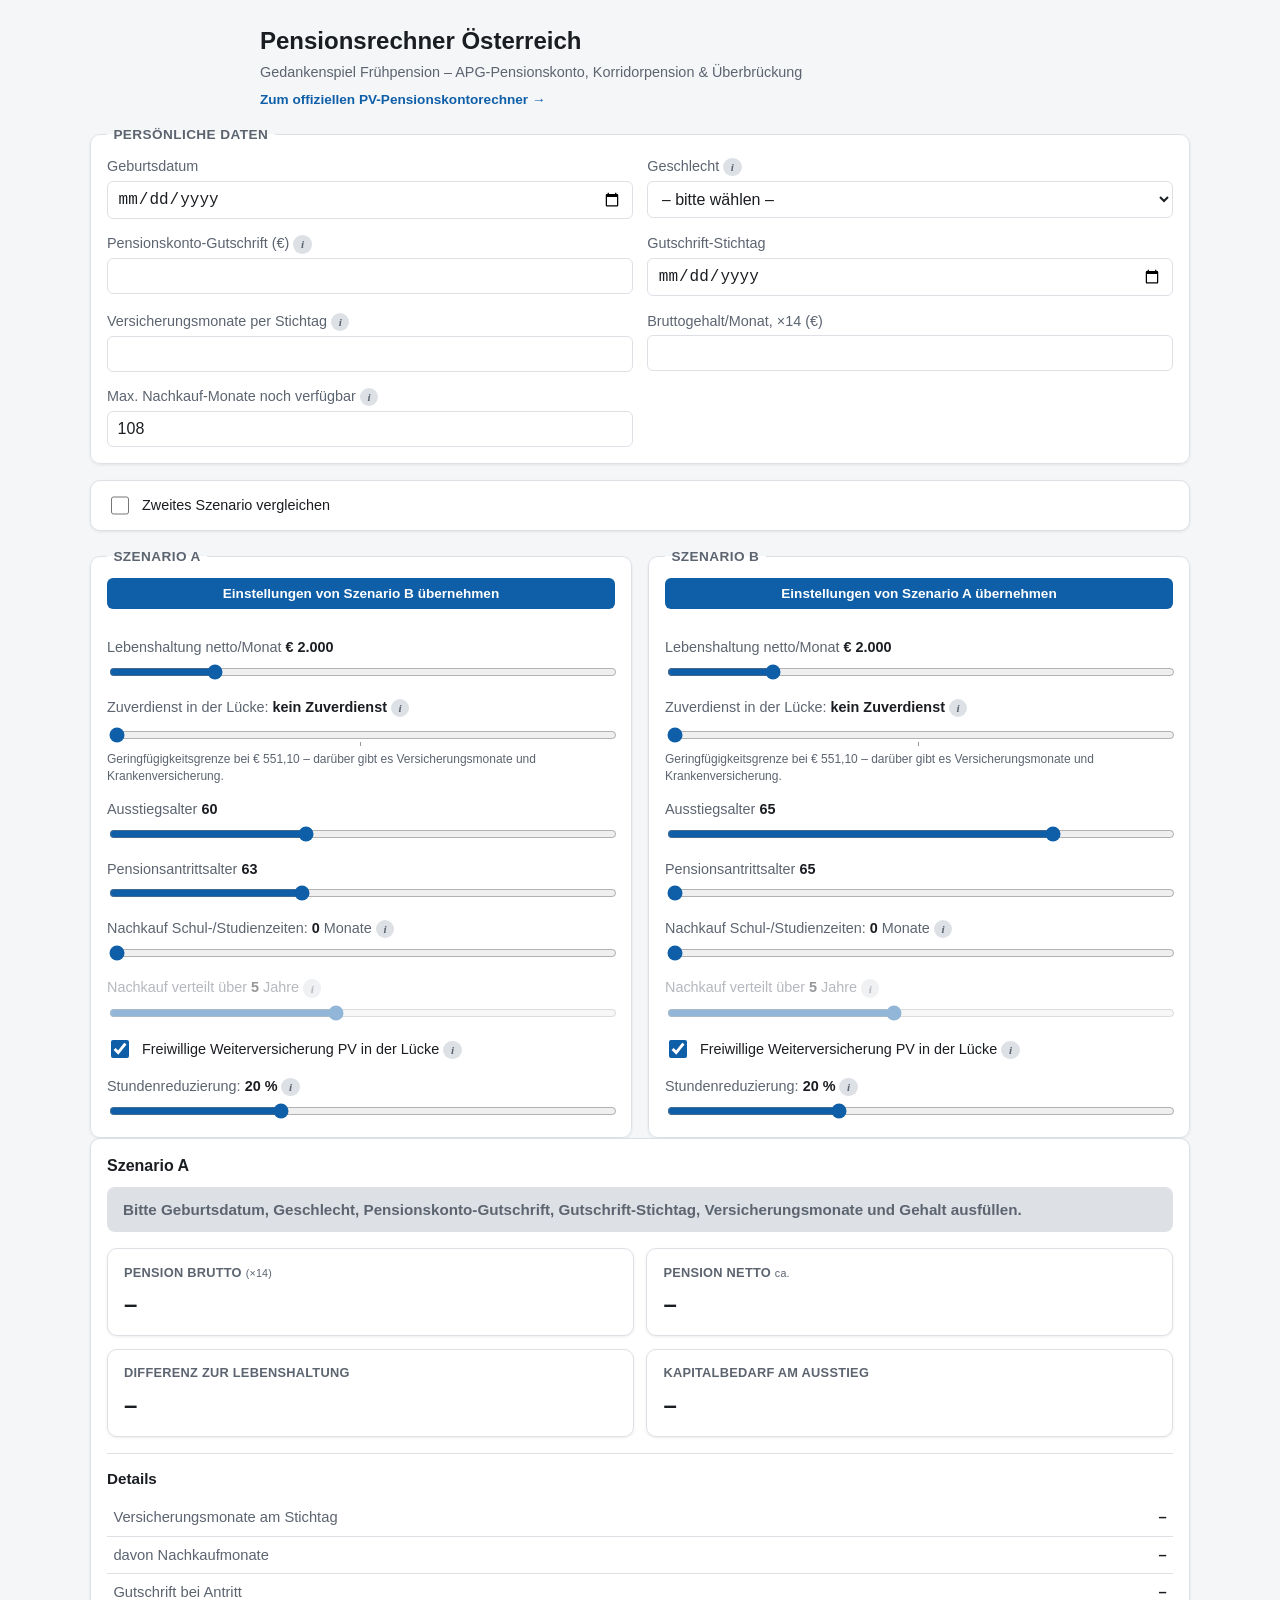
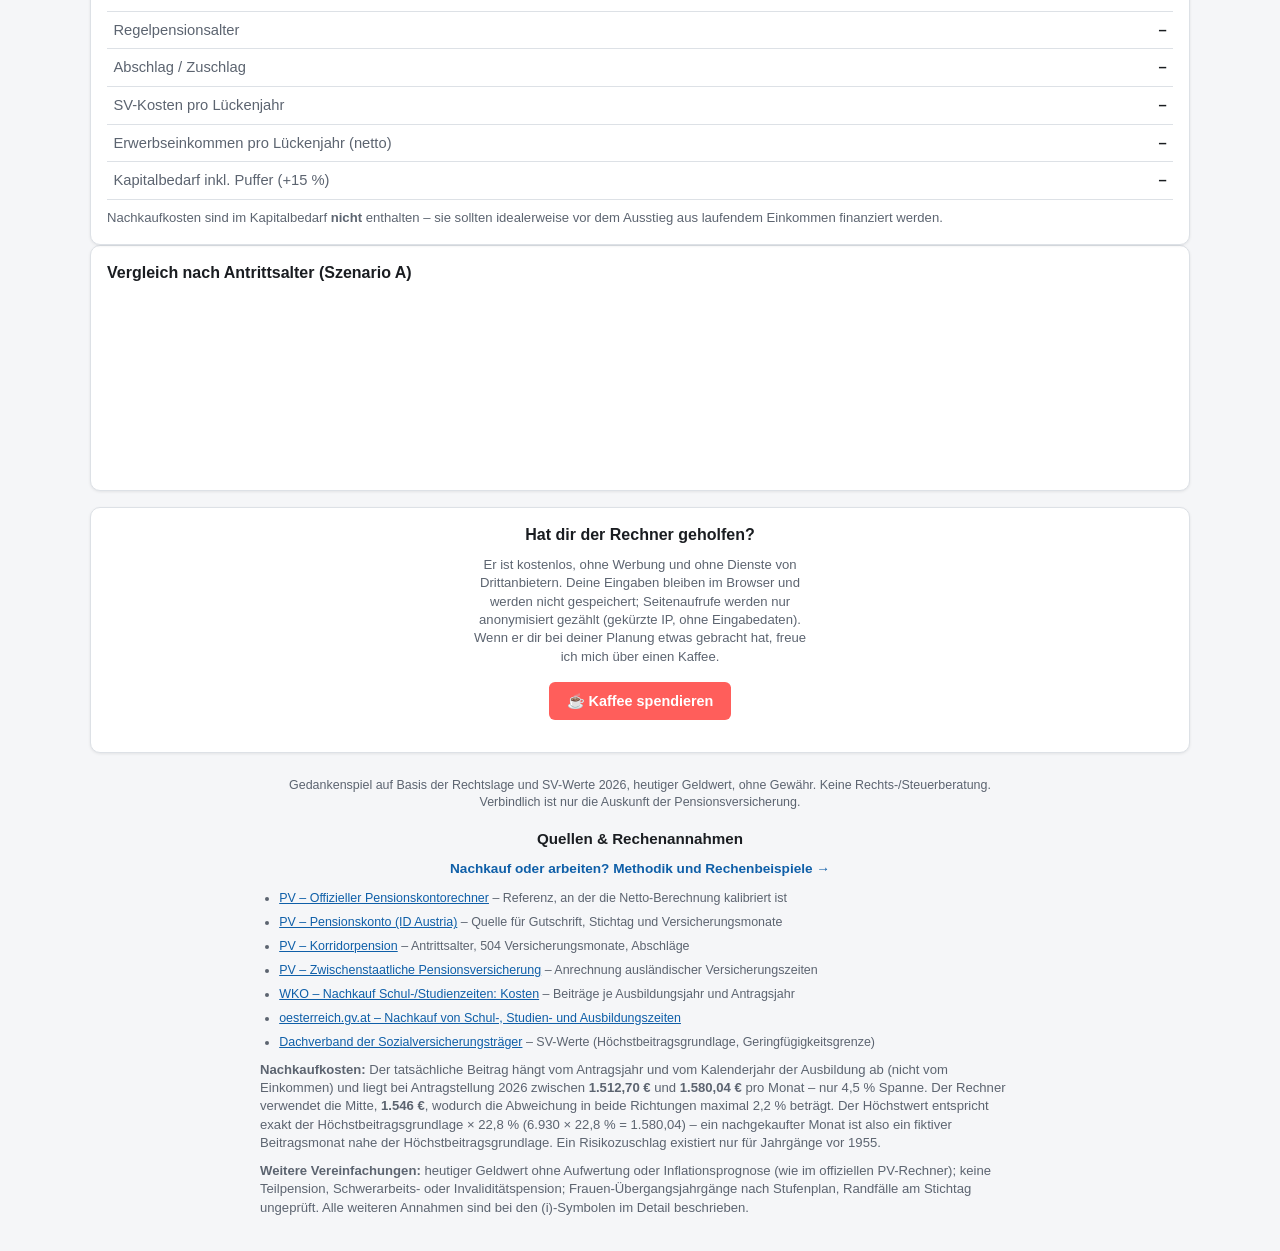
==== index.html @ 91a4db5a "Datenschutz: keine Eingabedaten im Log, IPs anonymisiert Der Query-String enthält sämtliche Eingaben" ====
<!doctype html>
<html lang="de-AT">
<head>
<meta charset="utf-8">
<meta name="viewport" content="width=device-width, initial-scale=1">
<title>Pensionsrechner Österreich – Gedankenspiel Frühpension</title>
<link rel="stylesheet" href="style.css">
</head>
<body>
<header class="page-header">
  <h1>Pensionsrechner Österreich</h1>
  <p class="subtitle">Gedankenspiel Frühpension &ndash; APG-Pensionskonto, Korridorpension &amp; Überbrückung</p>
  <p class="official-link"><a href="https://www.neuespensionskonto.at/pensionskontorechner/" target="_blank" rel="noopener">Zum offiziellen PV-Pensionskontorechner →</a></p>
</header>

<main>
  <form id="form" novalidate>
    <fieldset class="grid">
      <legend>Persönliche Daten</legend>

      <label class="field">
        <span>Geburtsdatum</span>
        <input type="date" id="geburtsdatum" min="1955-01-01" max="2005-12-31" required>
      </label>

      <label class="field">
        <span>Geschlecht
          <button type="button" class="info-icon" data-info="geschlecht" aria-label="Info: Warum wichtig?">i</button>
        </span>
        <select id="geschlecht" required>
          <option value="">– bitte wählen –</option>
          <option value="mann">Mann</option>
          <option value="frau">Frau</option>
        </select>
      </label>

      <label class="field">
        <span>Pensionskonto-Gutschrift (€)
          <button type="button" class="info-icon" data-info="gutschrift" aria-label="Info: Wo finde ich diesen Wert?">i</button>
        </span>
        <input type="number" id="konto" min="0" step="1" required>
      </label>

      <label class="field">
        <span>Gutschrift-Stichtag</span>
        <input type="date" id="kontoStichtag" required>
      </label>

      <label class="field">
        <span>Versicherungsmonate per Stichtag
          <button type="button" class="info-icon" data-info="versicherungsmonate" aria-label="Info: Wo finde ich diesen Wert?">i</button>
        </span>
        <input type="number" id="vmStart" min="0" max="600" step="1" required>
      </label>

      <label class="field">
        <span>Bruttogehalt/Monat, ×14 (€)</span>
        <input type="number" id="gehalt" min="0" step="10" required>
      </label>

      <label class="field">
        <span>Max. Nachkauf-Monate noch verfügbar
          <button type="button" class="info-icon" data-info="nkMax" aria-label="Info: Was ist das Maximum?">i</button>
        </span>
        <input type="number" id="nkMaxMonate" min="0" max="108" step="1">
      </label>
    </fieldset>

    <div class="vergleich-schalter">
      <label class="field toggle-field">
        <input type="checkbox" id="vergleichAn">
        <span>Zweites Szenario vergleichen</span>
      </label>
    </div>

    <div class="szenario-spalten">
      <fieldset class="grid">
        <legend>Szenario A</legend>

        <button type="button" class="uebernehmen-btn" id="uebernehmenButtonA" hidden>Einstellungen von Szenario B übernehmen</button>

        <label class="field slider-field">
          <span>Lebenshaltung netto/Monat <output id="lebenshaltungOut"></output></span>
          <input type="range" id="lebenshaltung" min="1000" max="6000" step="100">
        </label>

        <label class="field slider-field">
          <span>Zuverdienst in der Lücke: <output id="gfEinkommenOut"></output>
            <button type="button" class="info-icon" data-info="gfEinkommen" aria-label="Info: Geringfügigkeitsgrenze">i</button>
          </span>
          <input type="range" id="gfEinkommen" min="0" max="3000" step="10" list="gfMarks">
          <span class="skala" id="gfSkala"></span>
        </label>

        <label class="field slider-field">
          <span>Ausstiegsalter <output id="ausstiegsalterOut"></output></span>
          <input type="range" id="ausstiegsalter" min="55" max="68" step="1">
        </label>

        <label class="field slider-field">
          <span>Pensionsantrittsalter <output id="antrittsalterOut"></output></span>
          <input type="range" id="antrittsalter" min="60" max="68" step="1">
        </label>

        <label class="field slider-field">
          <span>Nachkauf Schul-/Studienzeiten: <output id="nachkaufMonateOut"></output> Monate
            <button type="button" class="info-icon" data-info="nachkaufMonate" aria-label="Info: Automatische Anpassung">i</button>
          </span>
          <input type="range" id="nachkaufMonate" min="0" max="108" step="1">
        </label>

        <label class="field slider-field" id="nachkaufJahreField">
          <span>Nachkauf verteilt über <output id="nachkaufJahreOut"></output> Jahre
            <button type="button" class="info-icon" data-info="nachkaufJahre" aria-label="Info: Steuerliche Verteilung">i</button>
          </span>
          <input type="range" id="nachkaufJahre" min="1" max="10" step="1">
        </label>

        <label class="field toggle-field">
          <input type="checkbox" id="wvAn">
          <span>Freiwillige Weiterversicherung PV in der Lücke
            <button type="button" class="info-icon" data-info="wvAn" aria-label="Info: Nur Pensionsversicherung">i</button>
          </span>
        </label>

        <label class="field slider-field">
          <span>Stundenreduzierung: <output id="reduktionProzentOut"></output>
            <button type="button" class="info-icon" data-info="reduktionProzent" aria-label="Info: Wirkung auf die Pension">i</button>
          </span>
          <input type="range" id="reduktionProzent" min="0" max="60" step="5">
        </label>
      </fieldset>

      <fieldset class="grid" id="szenarioBFieldset" hidden>
        <legend>Szenario B</legend>

        <button type="button" class="uebernehmen-btn" id="uebernehmenButtonB">Einstellungen von Szenario A übernehmen</button>

        <label class="field slider-field">
          <span>Lebenshaltung netto/Monat <output id="lebenshaltungBOut"></output></span>
          <input type="range" id="lebenshaltungB" min="1000" max="6000" step="100">
        </label>

        <label class="field slider-field">
          <span>Zuverdienst in der Lücke: <output id="gfEinkommenBOut"></output>
            <button type="button" class="info-icon" data-info="gfEinkommen" aria-label="Info: Geringfügigkeitsgrenze">i</button>
          </span>
          <input type="range" id="gfEinkommenB" min="0" max="3000" step="10" list="gfMarks">
          <span class="skala" id="gfSkalaB"></span>
        </label>

        <label class="field slider-field">
          <span>Ausstiegsalter <output id="ausstiegsalterBOut"></output></span>
          <input type="range" id="ausstiegsalterB" min="55" max="68" step="1">
        </label>

        <label class="field slider-field">
          <span>Pensionsantrittsalter <output id="antrittsalterBOut"></output></span>
          <input type="range" id="antrittsalterB" min="60" max="68" step="1">
        </label>

        <label class="field slider-field">
          <span>Nachkauf Schul-/Studienzeiten: <output id="nachkaufMonateBOut"></output> Monate
            <button type="button" class="info-icon" data-info="nachkaufMonate" aria-label="Info: Automatische Anpassung">i</button>
          </span>
          <input type="range" id="nachkaufMonateB" min="0" max="108" step="1">
        </label>

        <label class="field slider-field" id="nachkaufJahreBField">
          <span>Nachkauf verteilt über <output id="nachkaufJahreBOut"></output> Jahre
            <button type="button" class="info-icon" data-info="nachkaufJahre" aria-label="Info: Steuerliche Verteilung">i</button>
          </span>
          <input type="range" id="nachkaufJahreB" min="1" max="10" step="1">
        </label>

        <label class="field toggle-field">
          <input type="checkbox" id="wvAnB">
          <span>Freiwillige Weiterversicherung PV in der Lücke
            <button type="button" class="info-icon" data-info="wvAn" aria-label="Info: Nur Pensionsversicherung">i</button>
          </span>
        </label>

        <label class="field slider-field">
          <span>Stundenreduzierung: <output id="reduktionProzentBOut"></output>
            <button type="button" class="info-icon" data-info="reduktionProzent" aria-label="Info: Wirkung auf die Pension">i</button>
          </span>
          <input type="range" id="reduktionProzentB" min="0" max="60" step="5">
        </label>
      </fieldset>
    </div>
    <datalist id="gfMarks">
      <option value="550" label="Geringfügigkeitsgrenze"></option>
    </datalist>
  </form>

  <div class="ergebnis-spalten">
    <section class="box ergebnis-kachel" id="ergebnisBoxA">
      <h2 class="kachel-titel">Szenario A</h2>
      <div class="statusline" id="statuslineA" role="status"></div>

      <div class="cards" aria-label="Kennzahlen Szenario A">
        <div class="card">
          <h3>Pension brutto <small>(×14)</small></h3>
          <p class="card-value" id="cardBruttoA">–</p>
        </div>
        <div class="card">
          <h3>Pension netto <small>ca.</small></h3>
          <p class="card-value" id="cardNettoA">–</p>
        </div>
        <div class="card">
          <h3>Differenz zur Lebenshaltung</h3>
          <p class="card-value" id="cardDifferenzA">–</p>
        </div>
        <div class="card">
          <h3>Kapitalbedarf am Ausstieg</h3>
          <p class="card-value" id="cardKapitalA">–</p>
        </div>
      </div>

      <div class="sub-box" id="nachkaufBoxA">
        <h3>Nachkauf: Kosten &amp; Steuereffekt</h3>
        <dl class="kv-list">
          <div><dt>Gekaufte Monate</dt><dd id="nkMonateA">–</dd></div>
          <div><dt>Kosten voll</dt><dd id="nkKostenVollA">–</dd></div>
          <div><dt>Steuerersparnis</dt><dd id="nkErsparnisA" class="positive">–</dd></div>
          <div><dt>Kosten nach Steuer</dt><dd id="nkKostenNettoA">–</dd></div>
          <div><dt>Effektiver Satz</dt><dd id="nkEffSatzA">–</dd></div>
          <div><dt>Rate pro Jahr</dt><dd id="nkRateA">–</dd></div>
          <div><dt>Alternative: ETF statt Nachkauf</dt><dd id="nkEtfA">–</dd></div>
        </dl>
        <p class="hint">Der Sonderausgabenabzug greift im Jahr der Zahlung. Gestaffelte Teilanträge bzw. Ratenzahlung vorab mit der PV klären. „Alternative": die Nettokosten (nach Steuerersparnis) stattdessen in ein ETF investiert, angenommen 5 % Rendite p.a. netto nach KESt (≈7 % brutto), verzinst bis zum Antritt – als Vergleich zur höheren Pension durch den Nachkauf.</p>
      </div>

      <div class="sub-box" id="amortisationBoxA">
        <h3>Amortisation: Lohnt sich das?</h3>
        <p class="hint" style="margin-top:0">Faustregel für 1 Monat Nachkauf (unabhängig von der oben gewählten Anzahl)
          <button type="button" class="info-icon" data-info="amortisationNachkauf" aria-label="Info">i</button>
        </p>
        <dl class="kv-list">
          <div><dt>Nettokosten (1 Monat)</dt><dd id="amKostenA">–</dd></div>
          <div><dt>Zusätzliche Nettopension</dt><dd id="amZusatzA">–</dd></div>
          <div><dt>Amortisation ab Pensionsbeginn</dt><dd id="amEinfachA">–</dd></div>
          <div><dt>… mit 2 % Alternativrendite</dt><dd id="amAltA">–</dd></div>
        </dl>
        <p class="hint">Freiwillige Weiterversicherung PV (1 Jahr Beitrag)
          <button type="button" class="info-icon" data-info="wvAmortisation" aria-label="Info">i</button>
        </p>
        <dl class="kv-list">
          <div><dt>Amortisation ab Pensionsbeginn</dt><dd id="wvAmMinA">–</dd></div>
        </dl>
      </div>

      <div class="sub-box">
        <h3>Details</h3>
        <div class="table-scroll">
          <table>
            <tbody>
              <tr><th>Versicherungsmonate am Stichtag</th><td id="dVmA">–</td></tr>
              <tr><th>davon Nachkaufmonate</th><td id="dNkA">–</td></tr>
              <tr><th>Gutschrift bei Antritt</th><td id="dGutschriftA">–</td></tr>
              <tr><th>Regelpensionsalter</th><td id="dRegelalterA">–</td></tr>
              <tr><th>Abschlag / Zuschlag</th><td id="dAbschlagZuschlagA">–</td></tr>
              <tr><th>SV-Kosten pro Lückenjahr</th><td id="dSvJahrA">–</td></tr>
              <tr><th>Erwerbseinkommen pro Lückenjahr (netto)</th><td id="dGfEinkA">–</td></tr>
              <tr><th>Kapitalbedarf inkl. Puffer (+15 %)</th><td id="dKapitalPufferA">–</td></tr>
            </tbody>
          </table>
        </div>
        <p class="hint">Nachkaufkosten sind im Kapitalbedarf <strong>nicht</strong> enthalten – sie sollten idealerweise vor dem Ausstieg aus laufendem Einkommen finanziert werden.</p>
      </div>

      <div class="sub-box" id="reduktionBoxA">
        <h3>Stundenreduzierung: Was kostet sie an Pension?</h3>
        <dl class="kv-list">
          <div><dt>Reduziertes Bruttogehalt/Monat</dt><dd id="redGehaltA">–</dd></div>
          <div><dt>Einkommensverlust pro Jahr</dt><dd id="redEinkommenA" class="negative">–</dd></div>
          <div><dt>Pension brutto/Monat danach</dt><dd id="redBruttoA">–</dd></div>
          <div><dt>Pension netto/Monat danach</dt><dd id="redNettoA">–</dd></div>
          <div><dt>Verlust Pension brutto/Monat</dt><dd id="redVerlustBruttoA">–</dd></div>
          <div><dt>Verlust Pension netto/Monat</dt><dd id="redVerlustNettoA">–</dd></div>
        </dl>
        <p class="hint" id="redHinweisA"></p>
      </div>
    </section>

    <section class="box ergebnis-kachel" id="ergebnisBoxB" hidden>
      <h2 class="kachel-titel">Szenario B</h2>
      <div class="statusline" id="statuslineB" role="status"></div>

      <div class="cards" aria-label="Kennzahlen Szenario B">
        <div class="card">
          <h3>Pension brutto <small>(×14)</small></h3>
          <p class="card-value" id="cardBruttoB">–</p>
        </div>
        <div class="card">
          <h3>Pension netto <small>ca.</small></h3>
          <p class="card-value" id="cardNettoB">–</p>
        </div>
        <div class="card">
          <h3>Differenz zur Lebenshaltung</h3>
          <p class="card-value" id="cardDifferenzB">–</p>
        </div>
        <div class="card">
          <h3>Kapitalbedarf am Ausstieg</h3>
          <p class="card-value" id="cardKapitalB">–</p>
        </div>
      </div>

      <div class="sub-box" id="nachkaufBoxB">
        <h3>Nachkauf: Kosten &amp; Steuereffekt</h3>
        <dl class="kv-list">
          <div><dt>Gekaufte Monate</dt><dd id="nkMonateB">–</dd></div>
          <div><dt>Kosten voll</dt><dd id="nkKostenVollB">–</dd></div>
          <div><dt>Steuerersparnis</dt><dd id="nkErsparnisB" class="positive">–</dd></div>
          <div><dt>Kosten nach Steuer</dt><dd id="nkKostenNettoB">–</dd></div>
          <div><dt>Effektiver Satz</dt><dd id="nkEffSatzB">–</dd></div>
          <div><dt>Rate pro Jahr</dt><dd id="nkRateB">–</dd></div>
          <div><dt>Alternative: ETF statt Nachkauf</dt><dd id="nkEtfB">–</dd></div>
        </dl>
        <p class="hint">Der Sonderausgabenabzug greift im Jahr der Zahlung. Gestaffelte Teilanträge bzw. Ratenzahlung vorab mit der PV klären. „Alternative": die Nettokosten (nach Steuerersparnis) stattdessen in ein ETF investiert, angenommen 5 % Rendite p.a. netto nach KESt (≈7 % brutto), verzinst bis zum Antritt – als Vergleich zur höheren Pension durch den Nachkauf.</p>
      </div>

      <div class="sub-box" id="amortisationBoxB">
        <h3>Amortisation: Lohnt sich das?</h3>
        <p class="hint" style="margin-top:0">Faustregel für 1 Monat Nachkauf (unabhängig von der oben gewählten Anzahl)
          <button type="button" class="info-icon" data-info="amortisationNachkauf" aria-label="Info">i</button>
        </p>
        <dl class="kv-list">
          <div><dt>Nettokosten (1 Monat)</dt><dd id="amKostenB">–</dd></div>
          <div><dt>Zusätzliche Nettopension</dt><dd id="amZusatzB">–</dd></div>
          <div><dt>Amortisation ab Pensionsbeginn</dt><dd id="amEinfachB">–</dd></div>
          <div><dt>… mit 2 % Alternativrendite</dt><dd id="amAltB">–</dd></div>
        </dl>
        <p class="hint">Freiwillige Weiterversicherung PV (1 Jahr Beitrag)
          <button type="button" class="info-icon" data-info="wvAmortisation" aria-label="Info">i</button>
        </p>
        <dl class="kv-list">
          <div><dt>Amortisation ab Pensionsbeginn</dt><dd id="wvAmMinB">–</dd></div>
        </dl>
      </div>

      <div class="sub-box">
        <h3>Details</h3>
        <div class="table-scroll">
          <table>
            <tbody>
              <tr><th>Versicherungsmonate am Stichtag</th><td id="dVmB">–</td></tr>
              <tr><th>davon Nachkaufmonate</th><td id="dNkB">–</td></tr>
              <tr><th>Gutschrift bei Antritt</th><td id="dGutschriftB">–</td></tr>
              <tr><th>Regelpensionsalter</th><td id="dRegelalterB">–</td></tr>
              <tr><th>Abschlag / Zuschlag</th><td id="dAbschlagZuschlagB">–</td></tr>
              <tr><th>SV-Kosten pro Lückenjahr</th><td id="dSvJahrB">–</td></tr>
              <tr><th>Erwerbseinkommen pro Lückenjahr (netto)</th><td id="dGfEinkB">–</td></tr>
              <tr><th>Kapitalbedarf inkl. Puffer (+15 %)</th><td id="dKapitalPufferB">–</td></tr>
            </tbody>
          </table>
        </div>
        <p class="hint">Nachkaufkosten sind im Kapitalbedarf <strong>nicht</strong> enthalten – sie sollten idealerweise vor dem Ausstieg aus laufendem Einkommen finanziert werden.</p>
      </div>

      <div class="sub-box" id="reduktionBoxB">
        <h3>Stundenreduzierung: Was kostet sie an Pension?</h3>
        <dl class="kv-list">
          <div><dt>Reduziertes Bruttogehalt/Monat</dt><dd id="redGehaltB">–</dd></div>
          <div><dt>Einkommensverlust pro Jahr</dt><dd id="redEinkommenB" class="negative">–</dd></div>
          <div><dt>Pension brutto/Monat danach</dt><dd id="redBruttoB">–</dd></div>
          <div><dt>Pension netto/Monat danach</dt><dd id="redNettoB">–</dd></div>
          <div><dt>Verlust Pension brutto/Monat</dt><dd id="redVerlustBruttoB">–</dd></div>
          <div><dt>Verlust Pension netto/Monat</dt><dd id="redVerlustNettoB">–</dd></div>
        </dl>
        <p class="hint" id="redHinweisB"></p>
      </div>
    </section>
  </div>

  <section class="box" id="vergleichBox" hidden>
    <h2>Vergleich Szenario A / B</h2>

    <label class="field toggle-field">
      <input type="checkbox" id="nachkaufAlsEtf">
      <span>Nachkaufkosten hier als ETF-Wert statt Netto-Kosten einrechnen
        <button type="button" class="info-icon" data-info="nachkaufAlsEtf" aria-label="Info">i</button>
      </span>
    </label>

    <div class="table-scroll">
      <table id="vergleichTable">
        <thead>
          <tr><th></th><th>Szenario A</th><th>Szenario B</th><th>Differenz (A−B)</th></tr>
        </thead>
        <tbody>
          <tr><th>Antritt</th><td id="vAntrittA">–</td><td id="vAntrittB">–</td><td>–</td></tr>
          <tr><th>Kosten bei Ausstieg</th><td id="vKapitalA">–</td><td id="vKapitalB">–</td><td id="vKapitalDiff">–</td></tr>
          <tr><th id="vNachkaufLabel">Kosten Nachkauf (netto)</th><td id="vNachkaufA">–</td><td id="vNachkaufB">–</td><td id="vNachkaufDiff">–</td></tr>
          <tr><th>Gesamtkosten bis Antritt</th><td id="vGesamtA">–</td><td id="vGesamtB">–</td><td id="vGesamtDiff">–</td></tr>
          <tr><th>Pension brutto/Monat</th><td id="vBruttoA">–</td><td id="vBruttoB">–</td><td id="vBruttoDiff">–</td></tr>
          <tr><th>Pension netto/Monat</th><td id="vNettoA">–</td><td id="vNettoB">–</td><td id="vNettoDiff">–</td></tr>
        </tbody>
      </table>
    </div>
    <p class="breakeven" id="breakEvenText"></p>
    <p class="hint">Break-even: ab wann die höheren Anfangskosten (Kapitalbedarf + Nachkauf netto) eines Szenarios durch die seit seinem eigenen Antritt bezogene Nettopension gegenüber dem anderen Szenario ausgeglichen sind. Vereinfachung wie im restlichen Rechner: keine Verzinsung/Veranlagung, heutiger Geldwert.</p>
  </section>

  <section class="box">
    <h2>Vergleich nach Antrittsalter (Szenario A)</h2>
    <div id="chart" class="chart" aria-label="Balkendiagramm Pension brutto nach Antrittsalter"></div>
  </section>

  <section class="box kofi-box">
    <h2>Hat dir der Rechner geholfen?</h2>
    <p class="hint">Er ist kostenlos, ohne Werbung und ohne Dienste von Drittanbietern. Deine Eingaben
      bleiben im Browser und werden nicht gespeichert; Seitenaufrufe werden nur anonymisiert gezählt
      (gekürzte IP, ohne Eingabedaten). Wenn er dir bei deiner Planung etwas gebracht hat, freue ich mich
      über einen Kaffee.</p>
    <p class="kofi-cta">
      <a class="kofi-btn" href="https://ko-fi.com/kahalm" target="_blank" rel="noopener noreferrer">
        <span aria-hidden="true">&#9749;</span> Kaffee spendieren
      </a>
    </p>
  </section>
</main>

<footer class="page-footer">
  <p>Gedankenspiel auf Basis der Rechtslage und SV-Werte <span id="footerJahr"></span>, heutiger Geldwert, ohne Gewähr. Keine Rechts-/Steuerberatung. Verbindlich ist nur die Auskunft der Pensionsversicherung.</p>

  <section class="quellen">
    <h2>Quellen &amp; Rechenannahmen</h2>
    <p class="official-link" style="text-align:center"><a href="methodik.html">Nachkauf oder arbeiten? Methodik und Rechenbeispiele →</a></p>
    <ul>
      <li><a href="https://www.neuespensionskonto.at/pensionskontorechner/" target="_blank" rel="noopener">PV – Offizieller Pensionskontorechner</a> – Referenz, an der die Netto-Berechnung kalibriert ist</li>
      <li><a href="https://www.neuespensionskonto.at/pensionskonto/" target="_blank" rel="noopener">PV – Pensionskonto (ID Austria)</a> – Quelle für Gutschrift, Stichtag und Versicherungsmonate</li>
      <li><a href="https://www.pv.at/web/pension/pensionsarten/korridorpension" target="_blank" rel="noopener">PV – Korridorpension</a> – Antrittsalter, 504 Versicherungsmonate, Abschläge</li>
      <li><a href="https://www.pv.at/web/pension/ihr-weg-zur-pension/zwischenstaatliche-pensionsversicherung" target="_blank" rel="noopener">PV – Zwischenstaatliche Pensionsversicherung</a> – Anrechnung ausländischer Versicherungszeiten</li>
      <li><a href="https://www.wko.at/service/arbeitsrecht-sozialrecht/Nachkauf-von-Schul--und-Studienzeiten--Kosten.html" target="_blank" rel="noopener">WKO – Nachkauf Schul-/Studienzeiten: Kosten</a> – Beiträge je Ausbildungsjahr und Antragsjahr</li>
      <li><a href="https://www.oesterreich.gv.at/de/themen/arbeit_beruf_und_pension/pension/Seite.270214" target="_blank" rel="noopener">oesterreich.gv.at – Nachkauf von Schul-, Studien- und Ausbildungszeiten</a></li>
      <li><a href="https://www.sozialversicherung.at" target="_blank" rel="noopener">Dachverband der Sozialversicherungsträger</a> – SV-Werte (Höchstbeitragsgrundlage, Geringfügigkeitsgrenze)</li>
    </ul>
    <p class="hint"><strong>Nachkaufkosten:</strong> Der tatsächliche Beitrag hängt vom Antragsjahr und vom
      Kalenderjahr der Ausbildung ab (nicht vom Einkommen) und liegt bei Antragstellung 2026 zwischen
      <strong>1.512,70 €</strong> und <strong>1.580,04 €</strong> pro Monat – nur 4,5 % Spanne. Der Rechner
      verwendet die Mitte, <strong>1.546 €</strong>, wodurch die Abweichung in beide Richtungen maximal 2,2 %
      beträgt. Der Höchstwert entspricht exakt der Höchstbeitragsgrundlage × 22,8 % (6.930 × 22,8 % = 1.580,04) –
      ein nachgekaufter Monat ist also ein fiktiver Beitragsmonat nahe der Höchstbeitragsgrundlage. Ein
      Risikozuschlag existiert nur für Jahrgänge vor 1955.</p>
    <p class="hint"><strong>Weitere Vereinfachungen:</strong> heutiger Geldwert ohne Aufwertung oder
      Inflationsprognose (wie im offiziellen PV-Rechner); keine Teilpension, Schwerarbeits- oder
      Invaliditätspension; Frauen-Übergangsjahrgänge nach Stufenplan, Randfälle am Stichtag ungeprüft. Alle
      weiteren Annahmen sind bei den (i)-Symbolen im Detail beschrieben.</p>
  </section>
</footer>

<dialog id="infoDialog" class="info-dialog">
  <button type="button" class="info-dialog-close" id="infoDialogClose" aria-label="Schließen">&times;</button>
  <div id="infoDialogText"></div>
</dialog>

<script type="module" src="app.js"></script>
</body>
</html>
---- style.css ----
:root {
  --bg: #f5f6f8;
  --bg-elevated: #ffffff;
  --text: #1a1d21;
  --text-muted: #5c6470;
  --border: #dde1e6;
  --accent: #0f5fa8;
  --positive: #1a7f37;
  --negative: #c4362d;
  --warning-bg: #fff6d8;
  --warning-text: #6b5900;
  --danger-bg: #fde8e6;
  --danger-text: #8a241d;
  --success-bg: #e3f5e8;
  --success-text: #1a7f37;
  --input-bg: #ffffff;
  --shadow: 0 1px 3px rgba(0, 0, 0, 0.08);
  color-scheme: light;
}

@media (prefers-color-scheme: dark) {
  :root {
    --bg: #14171a;
    --bg-elevated: #1d2126;
    --text: #e8eaed;
    --text-muted: #98a1ac;
    --border: #333a42;
    --accent: #5eb0ff;
    --positive: #5fce85;
    --negative: #ff8b83;
    --warning-bg: #3a3315;
    --warning-text: #e8d67a;
    --danger-bg: #3a1f1d;
    --danger-text: #ff9d95;
    --success-bg: #16311f;
    --success-text: #5fce85;
    --input-bg: #262b31;
    --shadow: 0 1px 3px rgba(0, 0, 0, 0.4);
    color-scheme: dark;
  }
}

* { box-sizing: border-box; }

body {
  margin: 0;
  padding: 0 1rem 2rem;
  background: var(--bg);
  color: var(--text);
  font-family: -apple-system, BlinkMacSystemFont, "Segoe UI", Roboto, Helvetica, Arial, sans-serif;
  line-height: 1.4;
}

main {
  max-width: 760px;
  margin: 0 auto;
}

.page-header {
  max-width: 760px;
  margin: 0 auto;
  padding: 1.5rem 0 1rem;
}

.page-header h1 {
  margin: 0 0 0.25rem;
  font-size: 1.5rem;
}

.subtitle {
  margin: 0;
  color: var(--text-muted);
  font-size: 0.9rem;
}

.official-link {
  margin: 0.5rem 0 0;
  font-size: 0.85rem;
}

.official-link a {
  color: var(--accent);
  font-weight: 600;
  text-decoration: none;
}

.official-link a:hover {
  text-decoration: underline;
}

fieldset {
  border: 1px solid var(--border);
  border-radius: 10px;
  margin: 0 0 1rem;
  padding: 0.75rem 1rem 1rem;
  background: var(--bg-elevated);
  box-shadow: var(--shadow);
}

legend {
  padding: 0 0.4rem;
  font-weight: 600;
  color: var(--text-muted);
  font-size: 0.85rem;
  text-transform: uppercase;
  letter-spacing: 0.03em;
}

.grid {
  display: grid;
  grid-template-columns: 1fr;
  gap: 0.9rem;
}

@media (min-width: 560px) {
  .grid { grid-template-columns: 1fr 1fr; }
}

.szenario-spalten {
  display: flex;
  flex-direction: column;
  gap: 1rem;
}

.szenario-spalten > fieldset {
  margin-bottom: 0;
}

@media (min-width: 900px) {
  main { max-width: 1100px; }
  .szenario-spalten {
    flex-direction: row;
    align-items: flex-start;
  }
  .szenario-spalten > fieldset {
    flex: 1 1 0;
    min-width: 0;
  }
  .szenario-spalten fieldset.grid {
    grid-template-columns: 1fr;
  }
}

.field {
  display: flex;
  flex-direction: column;
  gap: 0.3rem;
  font-size: 0.9rem;
}

.field span {
  color: var(--text-muted);
}

input[type="date"],
input[type="number"],
select {
  background: var(--input-bg);
  color: var(--text);
  border: 1px solid var(--border);
  border-radius: 6px;
  padding: 0.5rem 0.6rem;
  font-size: 1rem;
  width: 100%;
}

.vergleich-schalter {
  background: var(--bg-elevated);
  border: 1px solid var(--border);
  border-radius: 10px;
  padding: 0.75rem 1rem;
  margin-bottom: 1rem;
  box-shadow: var(--shadow);
}

.uebernehmen-btn {
  grid-column: 1 / -1;
  display: block;
  width: 100%;
  margin-bottom: 0.9rem;
  padding: 0.5rem 0.8rem;
  background: var(--accent);
  color: var(--bg-elevated);
  border: none;
  border-radius: 6px;
  font-size: 0.85rem;
  font-weight: 600;
  cursor: pointer;
}

.uebernehmen-btn:hover {
  opacity: 0.9;
}

input[type="range"] {
  width: 100%;
  accent-color: var(--accent);
}

output {
  font-weight: 600;
  color: var(--text);
}

.info-icon {
  display: inline-flex;
  align-items: center;
  justify-content: center;
  width: 1.15rem;
  height: 1.15rem;
  border-radius: 50%;
  background: var(--border);
  color: var(--text-muted);
  font-size: 0.7rem;
  font-style: italic;
  font-weight: 700;
  font-family: Georgia, "Times New Roman", serif;
  border: none;
  cursor: pointer;
  vertical-align: middle;
  padding: 0;
}

.info-icon:hover {
  background: var(--accent);
  color: var(--bg-elevated);
}

.info-dialog {
  background: var(--bg-elevated);
  color: var(--text);
  border: 1px solid var(--border);
  border-radius: 10px;
  padding: 1.1rem 1.2rem;
  max-width: 420px;
  width: calc(100% - 2rem);
  box-shadow: var(--shadow);
  font-size: 0.9rem;
  line-height: 1.45;
}

.info-dialog::backdrop {
  background: rgba(0, 0, 0, 0.5);
}

.info-dialog-close {
  float: right;
  background: none;
  border: none;
  color: var(--text-muted);
  font-size: 1.3rem;
  line-height: 1;
  cursor: pointer;
  padding: 0 0 0.5rem 0.5rem;
}

.info-dialog a {
  color: var(--accent);
}

.toggle-field {
  flex-direction: row;
  align-items: center;
  gap: 0.6rem;
}

.toggle-field input[type="checkbox"] {
  width: 1.15rem;
  height: 1.15rem;
  accent-color: var(--accent);
}

.toggle-field span {
  color: var(--text);
}

/* Generisch, damit auch andere Felder ausgegraut werden koennen (z.B. die
   Weiterversicherung, wenn stattdessen eine Anstellung gewaehlt ist). */
.field.disabled {
  opacity: 0.45;
  pointer-events: none;
}

.statusline {
  border-radius: 8px;
  padding: 0.75rem 1rem;
  margin-bottom: 1rem;
  font-weight: 600;
  font-size: 0.95rem;
}

.statusline.rot { background: var(--danger-bg); color: var(--danger-text); }
.statusline.gelb { background: var(--warning-bg); color: var(--warning-text); }
.statusline.gruen { background: var(--success-bg); color: var(--success-text); }
.statusline.neutral { background: var(--border); color: var(--text-muted); }

.breakeven {
  font-weight: 600;
  margin: 0.8rem 0 0.3rem;
}

.cards {
  display: grid;
  grid-template-columns: 1fr;
  gap: 0.8rem;
  margin-bottom: 1rem;
}

@media (min-width: 560px) {
  .cards { grid-template-columns: 1fr 1fr; }
}

.card {
  background: var(--bg-elevated);
  border: 1px solid var(--border);
  border-radius: 10px;
  padding: 0.9rem 1rem;
  box-shadow: var(--shadow);
}

.card h2,
.card h3 {
  margin: 0 0 0.35rem;
  font-size: 0.8rem;
  font-weight: 600;
  color: var(--text-muted);
  text-transform: uppercase;
  letter-spacing: 0.02em;
}

.card h2 small,
.card h3 small {
  text-transform: none;
  font-weight: 400;
}

.card-value {
  margin: 0;
  font-size: 1.5rem;
  font-weight: 700;
}

.card-value.positive { color: var(--positive); }
.card-value.negative { color: var(--negative); }

.box {
  background: var(--bg-elevated);
  border: 1px solid var(--border);
  border-radius: 10px;
  padding: 1rem;
  margin-bottom: 1rem;
  box-shadow: var(--shadow);
}

.box h2 {
  margin: 0 0 0.6rem;
  font-size: 1rem;
}

.ergebnis-spalten {
  display: flex;
  flex-direction: column;
  gap: 1rem;
}

.ergebnis-kachel {
  margin-bottom: 0;
}

.kachel-titel {
  margin: 0 0 0.75rem;
  font-size: 1.1rem;
}

.sub-box {
  border-top: 1px solid var(--border);
  padding-top: 0.9rem;
  margin-top: 0.9rem;
}

.sub-box h3 {
  margin: 0 0 0.6rem;
  font-size: 0.95rem;
}

@media (min-width: 900px) {
  .ergebnis-spalten {
    flex-direction: row;
    align-items: flex-start;
  }
  .ergebnis-spalten .ergebnis-kachel {
    flex: 1 1 0;
    min-width: 0;
  }
}

.kv-list {
  display: grid;
  grid-template-columns: 1fr;
  gap: 0.5rem;
  margin: 0;
}

.kv-list > div {
  display: flex;
  justify-content: space-between;
  gap: 1rem;
  border-bottom: 1px dashed var(--border);
  padding-bottom: 0.35rem;
}

.kv-list dt {
  color: var(--text-muted);
}

.kv-list dd {
  margin: 0;
  font-weight: 600;
  text-align: right;
}

.kv-list dd.positive { color: var(--positive); }

.table-scroll {
  overflow-x: auto;
}

table {
  width: 100%;
  border-collapse: collapse;
  font-size: 0.92rem;
}

table th, table td {
  text-align: left;
  padding: 0.5rem 0.4rem;
  border-bottom: 1px solid var(--border);
  white-space: nowrap;
}

table th {
  color: var(--text-muted);
  font-weight: 500;
}

table td {
  text-align: right;
  font-weight: 600;
}

.hint {
  color: var(--text-muted);
  font-size: 0.82rem;
  margin: 0.6rem 0 0;
}

.chart {
  display: flex;
  align-items: flex-end;
  gap: 0.6rem;
  height: 180px;
  overflow-x: auto;
  padding-top: 1.5rem;
}

.chart-bar-wrap {
  display: flex;
  flex-direction: column;
  align-items: center;
  justify-content: flex-end;
  flex: 1 0 auto;
  min-width: 3.2rem;
  height: 100%;
  gap: 0.3rem;
}

.chart-bar-value {
  font-size: 0.72rem;
  color: var(--text-muted);
  white-space: nowrap;
}

.chart-bar {
  width: 100%;
  background: var(--accent);
  border-radius: 4px 4px 0 0;
  min-height: 2px;
}

.chart-bar.disabled {
  background: var(--border);
}

.chart-bar-label {
  font-size: 0.78rem;
  color: var(--text-muted);
  font-weight: 600;
}

.page-footer {
  max-width: 760px;
  margin: 1.5rem auto 0;
  color: var(--text-muted);
  font-size: 0.78rem;
  text-align: center;
}

.quellen {
  margin-top: 1rem;
  text-align: left;
}

.quellen h2 {
  font-size: 0.95rem;
  color: var(--text);
  text-align: center;
  margin: 0 0 0.6rem;
}

.quellen ul {
  margin: 0.8rem 0 0;
  padding-left: 1.2rem;
}

.quellen li {
  margin-bottom: 0.4rem;
}

.quellen a {
  color: var(--accent);
}

.quellen-liste {
  margin: 0;
  padding-left: 1.2rem;
}

.quellen-liste li {
  margin-bottom: 0.4rem;
}

.quellen-liste a {
  color: var(--accent);
}

/* Kleine Skalenbeschriftung unter dem Zuverdienst-Regler: zeigt, wo die
   Geringfuegigkeitsgrenze liegt und was sie bedeutet. */
.skala {
  font-size: 0.75rem;
  color: var(--text-muted);
  margin-top: -0.1rem;
}

.skala .unter { color: var(--negative); }
.skala .ueber { color: var(--positive); }

/* Ko-fi-Kachel: bewusst zurueckhaltend, der Rechner bleibt die Hauptsache. */
.kofi-box {
  text-align: center;
}

.kofi-box .hint {
  margin: 0 auto 0.9rem;
  max-width: 46ch;
}

.kofi-btn {
  display: inline-block;
  padding: 0.55rem 1.1rem;
  background: #ff5e5b;
  color: #fff;
  border-radius: 6px;
  font-size: 0.9rem;
  font-weight: 600;
  text-decoration: none;
}

.kofi-btn:hover {
  opacity: 0.9;
}
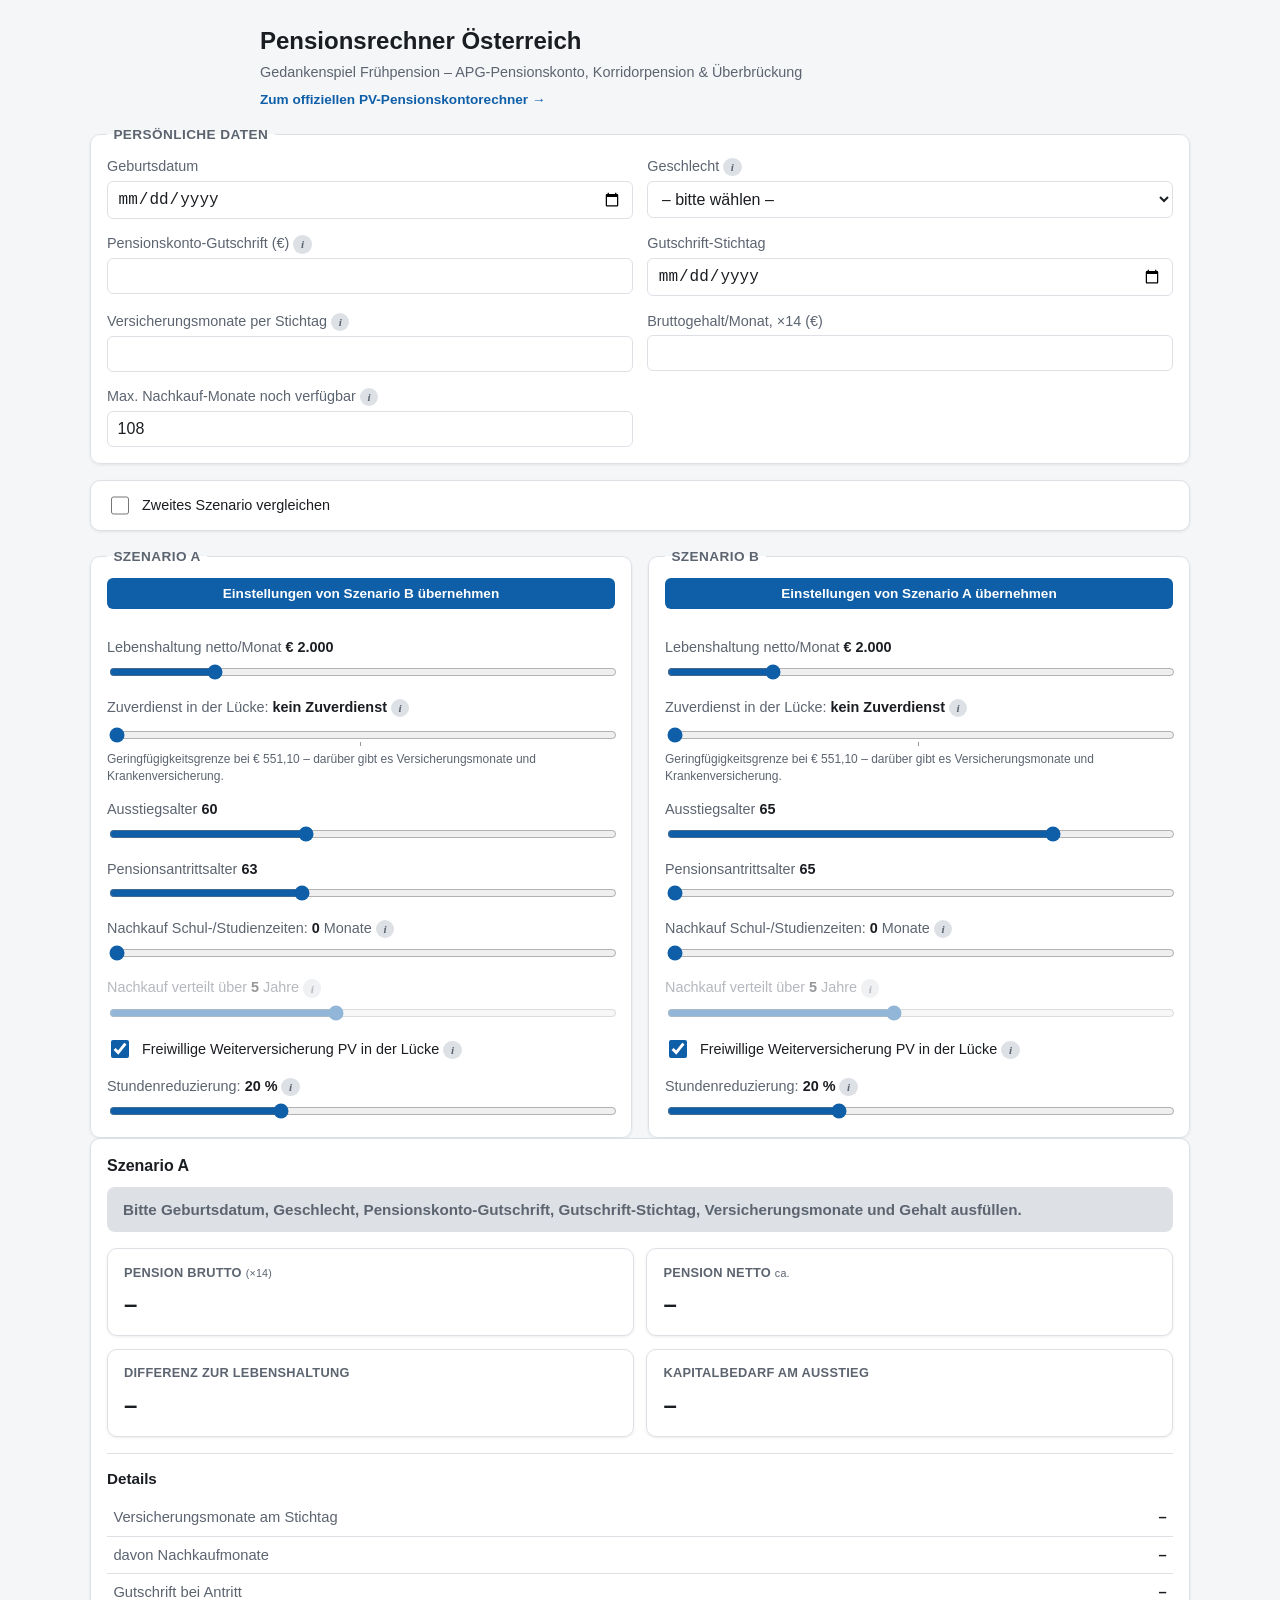
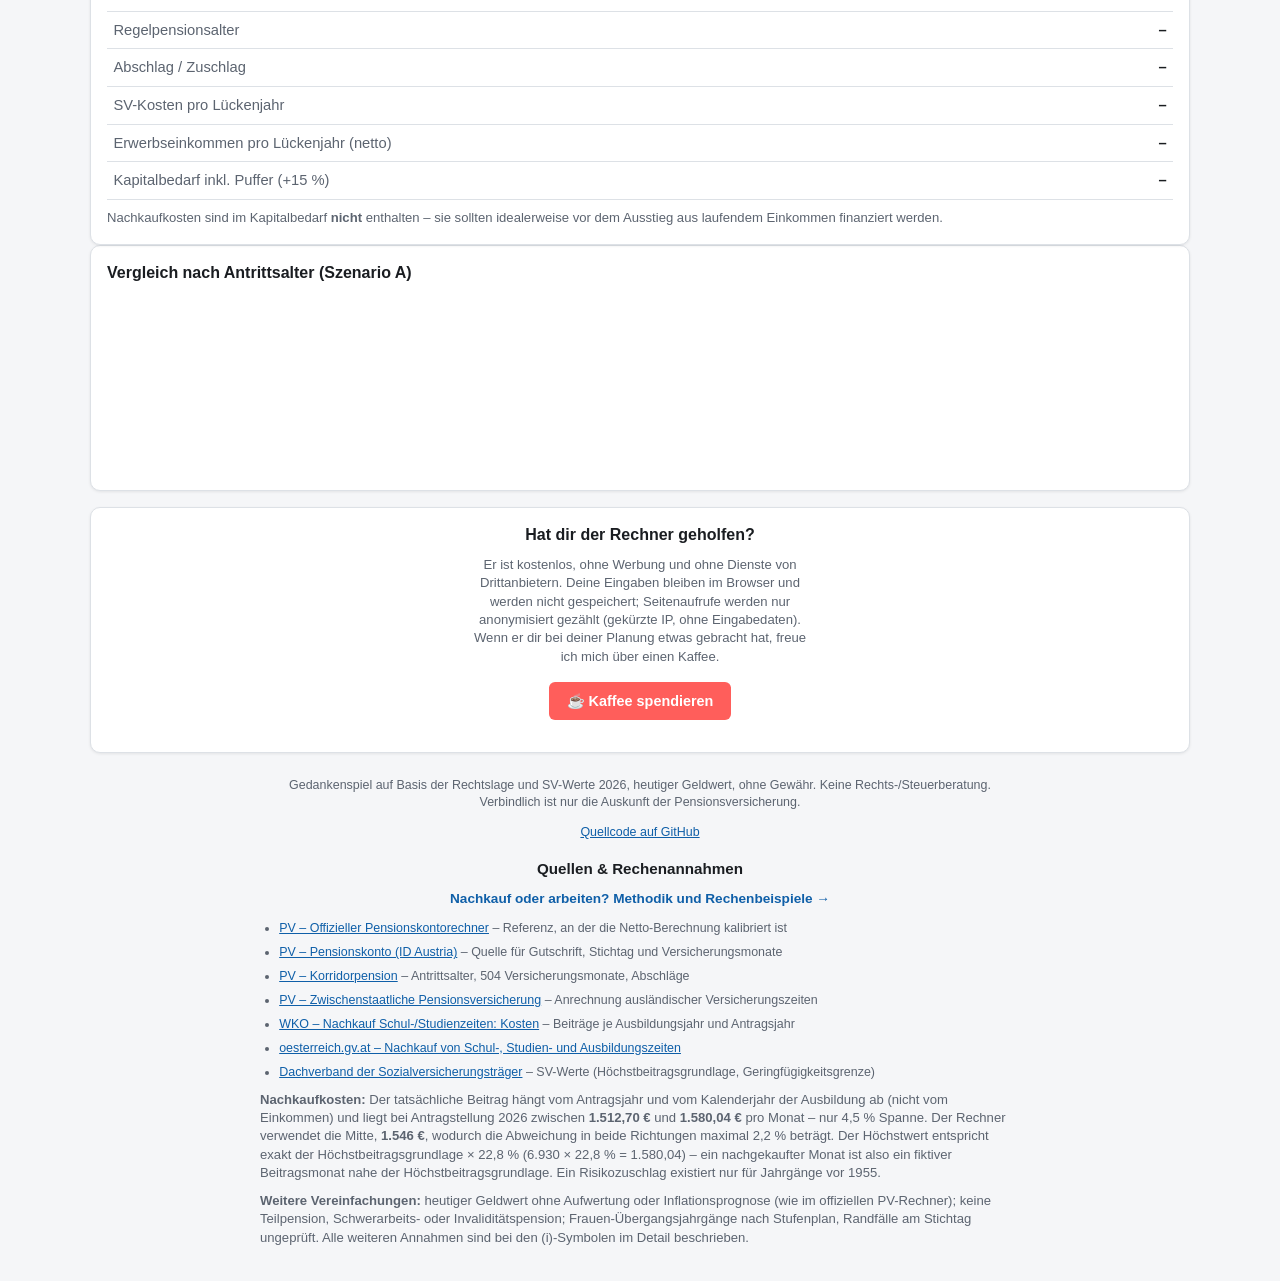
==== commit 5e968fbf: "Projekt-Links im Footer: GitHub aktiv, Reddit vorbereitet Der GitHub-Link steht; der Reddit-Slot lie" ====
--- a/index.html
+++ b/index.html
@@ -4,6 +4,16 @@
 <meta charset="utf-8">
 <meta name="viewport" content="width=device-width, initial-scale=1">
 <title>Pensionsrechner Österreich – Gedankenspiel Frühpension</title>
+<meta name="description" content="Frühpension durchrechnen: Korridorpension, Nachkauf von Schul- und Studienzeiten, Kapitalbedarf für die Überbrückung. Zwei Szenarien im Vergleich, mit Break-even. Kostenlos, ohne Anmeldung.">
+<!-- Open Graph für Link-Vorschauen (Reddit, Slack, WhatsApp, Signal ...). Ohne diese
+     Angaben ziehen sich die Crawler irgendetwas aus dem Seitenanfang. -->
+<meta property="og:type" content="website">
+<meta property="og:locale" content="de_AT">
+<meta property="og:site_name" content="Pensionsrechner Österreich">
+<meta property="og:title" content="Pensionsrechner Österreich – Gedankenspiel Frühpension">
+<meta property="og:description" content="Korridorpension, Nachkauf, Überbrückung: zwei Szenarien nebeneinander inklusive Break-even. Werte 2026, heutiger Geldwert. Kostenlos, ohne Anmeldung, ohne Tracking.">
+<meta property="og:url" content="https://pension.oberschmid.homes/">
+<meta name="twitter:card" content="summary">
 <link rel="stylesheet" href="style.css">
 </head>
 <body>
@@ -423,6 +433,14 @@
 
 <footer class="page-footer">
   <p>Gedankenspiel auf Basis der Rechtslage und SV-Werte <span id="footerJahr"></span>, heutiger Geldwert, ohne Gewähr. Keine Rechts-/Steuerberatung. Verbindlich ist nur die Auskunft der Pensionsversicherung.</p>
+
+  <p class="projekt-links">
+    <a href="https://github.com/kahalm/pensionsrechner" target="_blank" rel="noopener">Quellcode auf GitHub</a>
+    <!-- Reddit-Diskussion: Link eintragen, sobald der Beitrag steht.
+    <span class="trenner">·</span>
+    <a href="REDDIT_URL" target="_blank" rel="noopener">Diskussion auf r/austria</a>
+    -->
+  </p>
 
   <section class="quellen">
     <h2>Quellen &amp; Rechenannahmen</h2>
--- a/style.css
+++ b/style.css
@@ -578,3 +578,16 @@
 .kofi-btn:hover {
   opacity: 0.9;
 }
+
+.projekt-links {
+  margin: 0.6rem 0 0;
+}
+
+.projekt-links a {
+  color: var(--accent);
+}
+
+.projekt-links .trenner {
+  margin: 0 0.4rem;
+  color: var(--text-muted);
+}
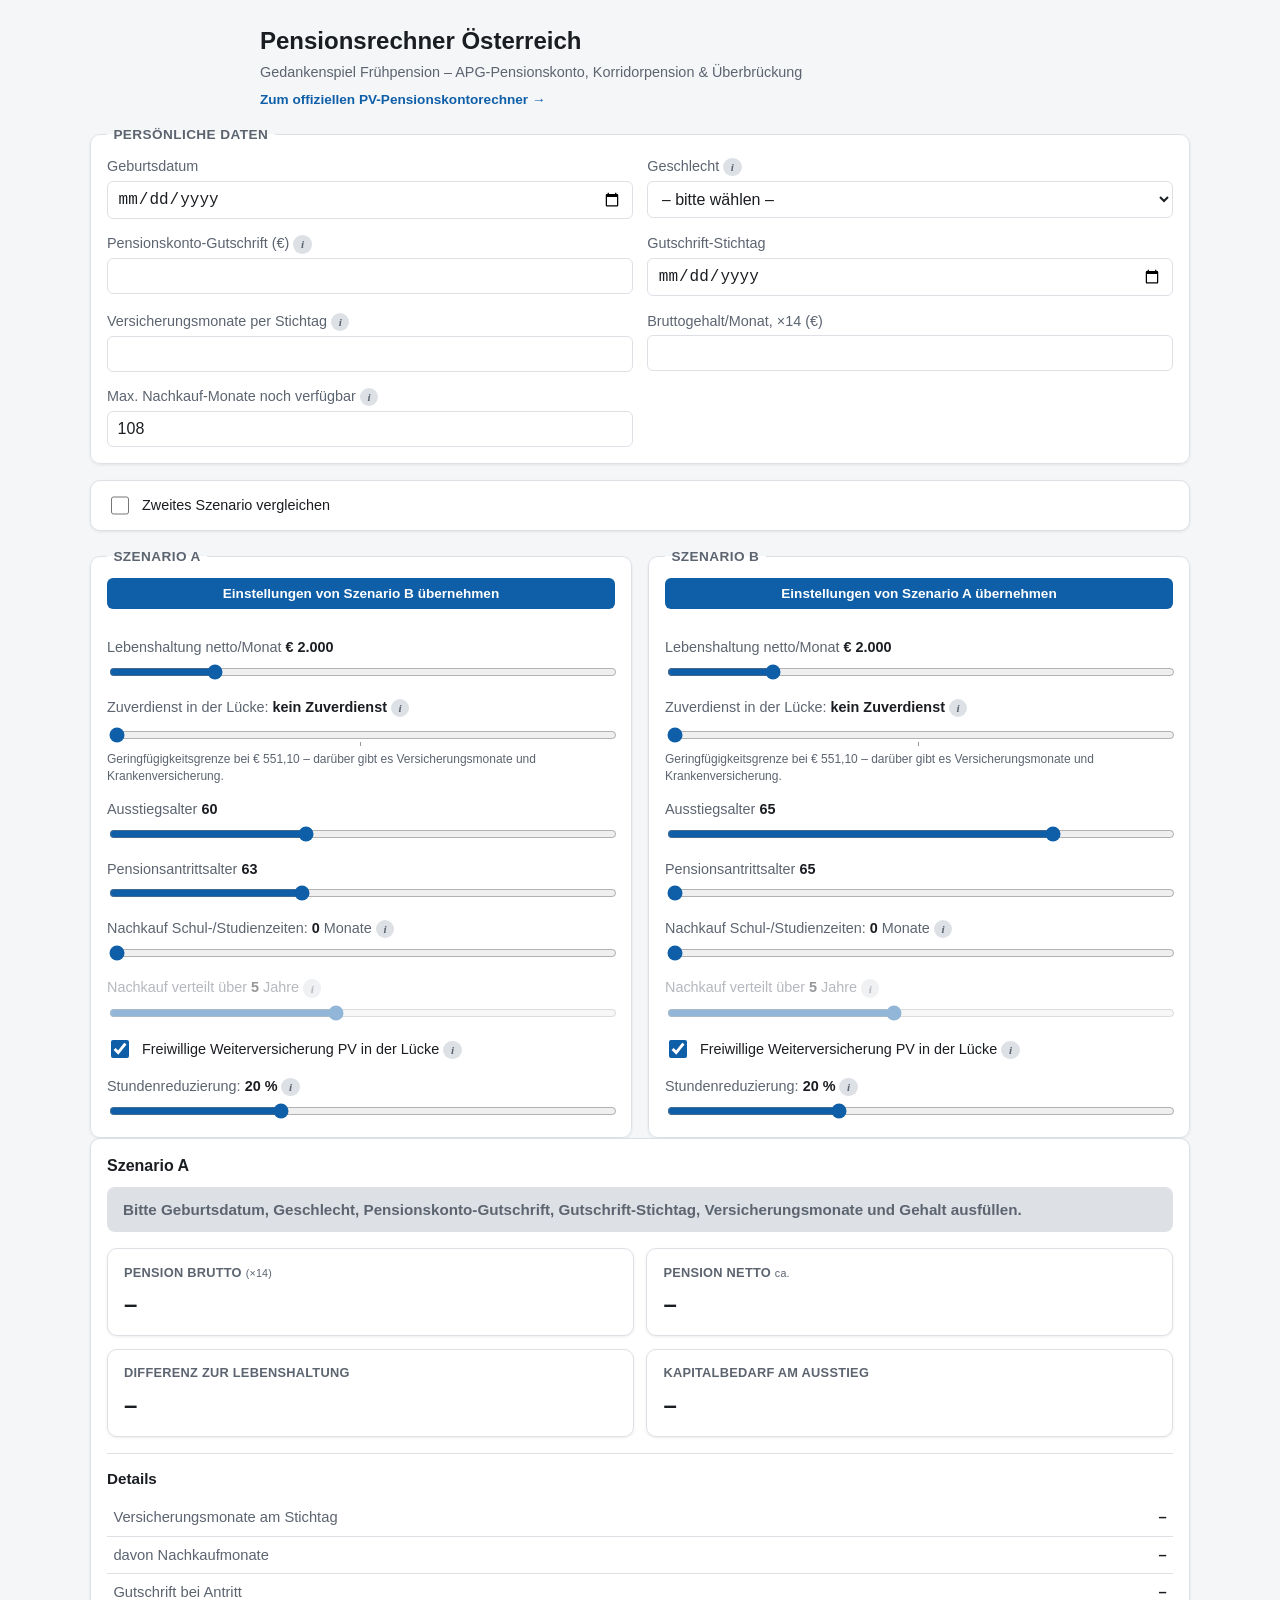
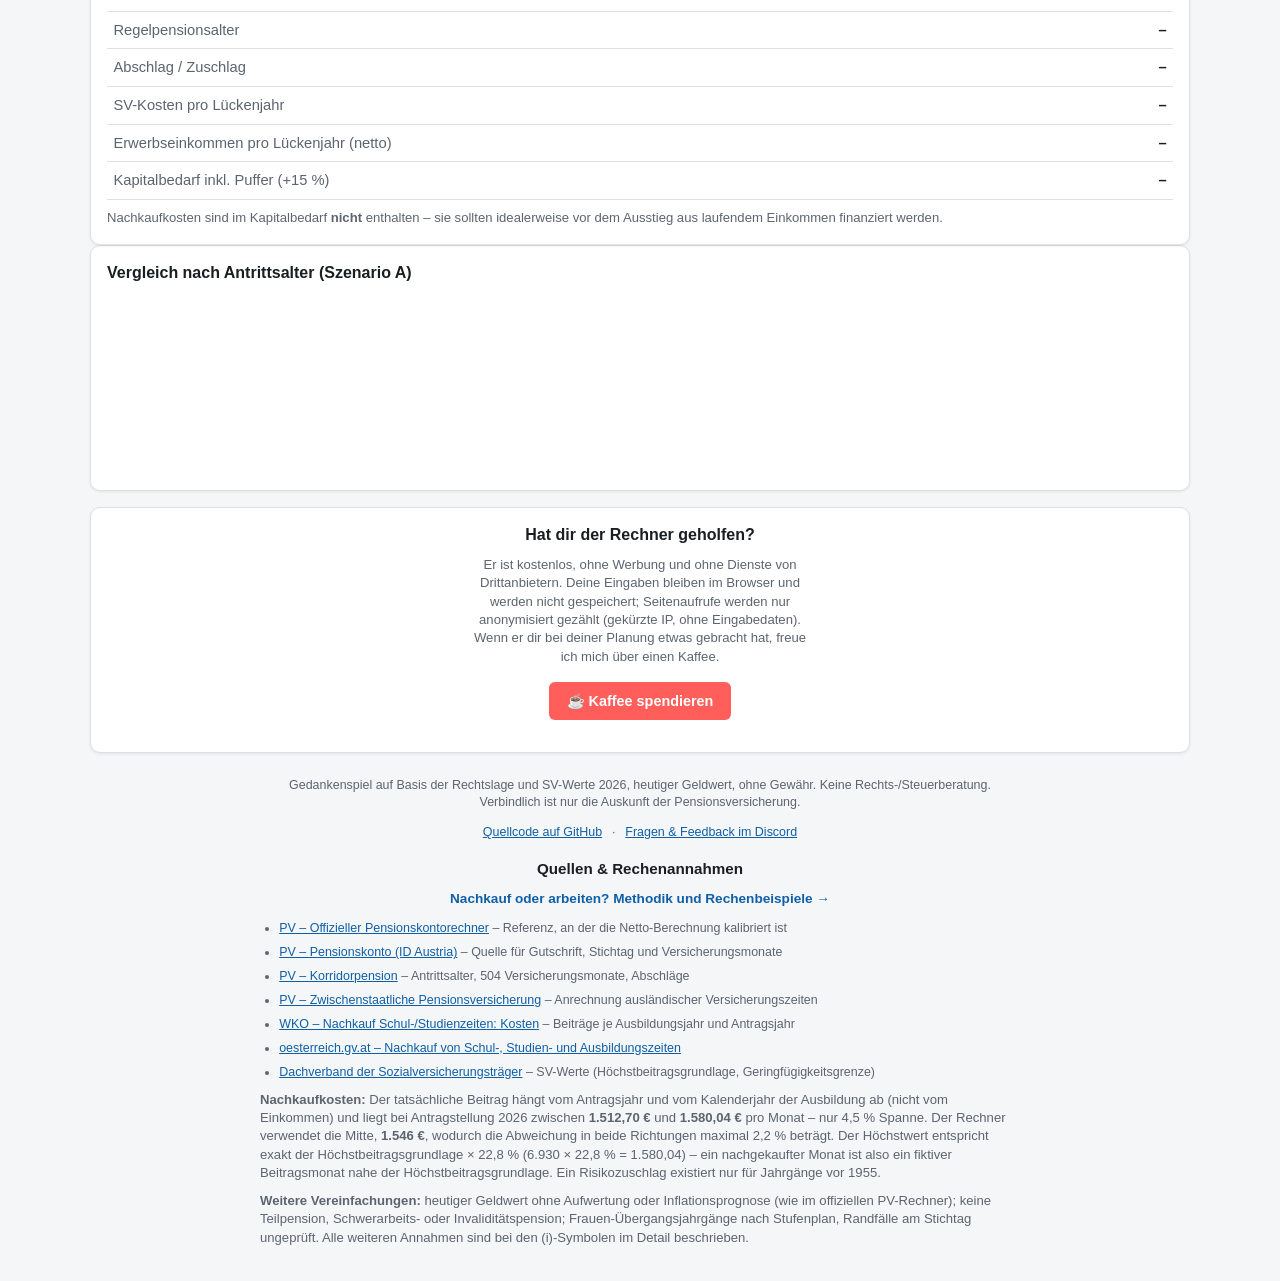
==== commit c1473fff: "Footer: Discord-Link statt des vorbereiteten Reddit-Slots Verlinkt den RookHub-Community-Discord (di" ====
--- a/index.html
+++ b/index.html
@@ -436,10 +436,8 @@
 
   <p class="projekt-links">
     <a href="https://github.com/kahalm/pensionsrechner" target="_blank" rel="noopener">Quellcode auf GitHub</a>
-    <!-- Reddit-Diskussion: Link eintragen, sobald der Beitrag steht.
     <span class="trenner">·</span>
-    <a href="REDDIT_URL" target="_blank" rel="noopener">Diskussion auf r/austria</a>
-    -->
+    <a href="https://discord.gg/wczc4BJtMf" target="_blank" rel="noopener">Fragen &amp; Feedback im Discord</a>
   </p>
 
   <section class="quellen">
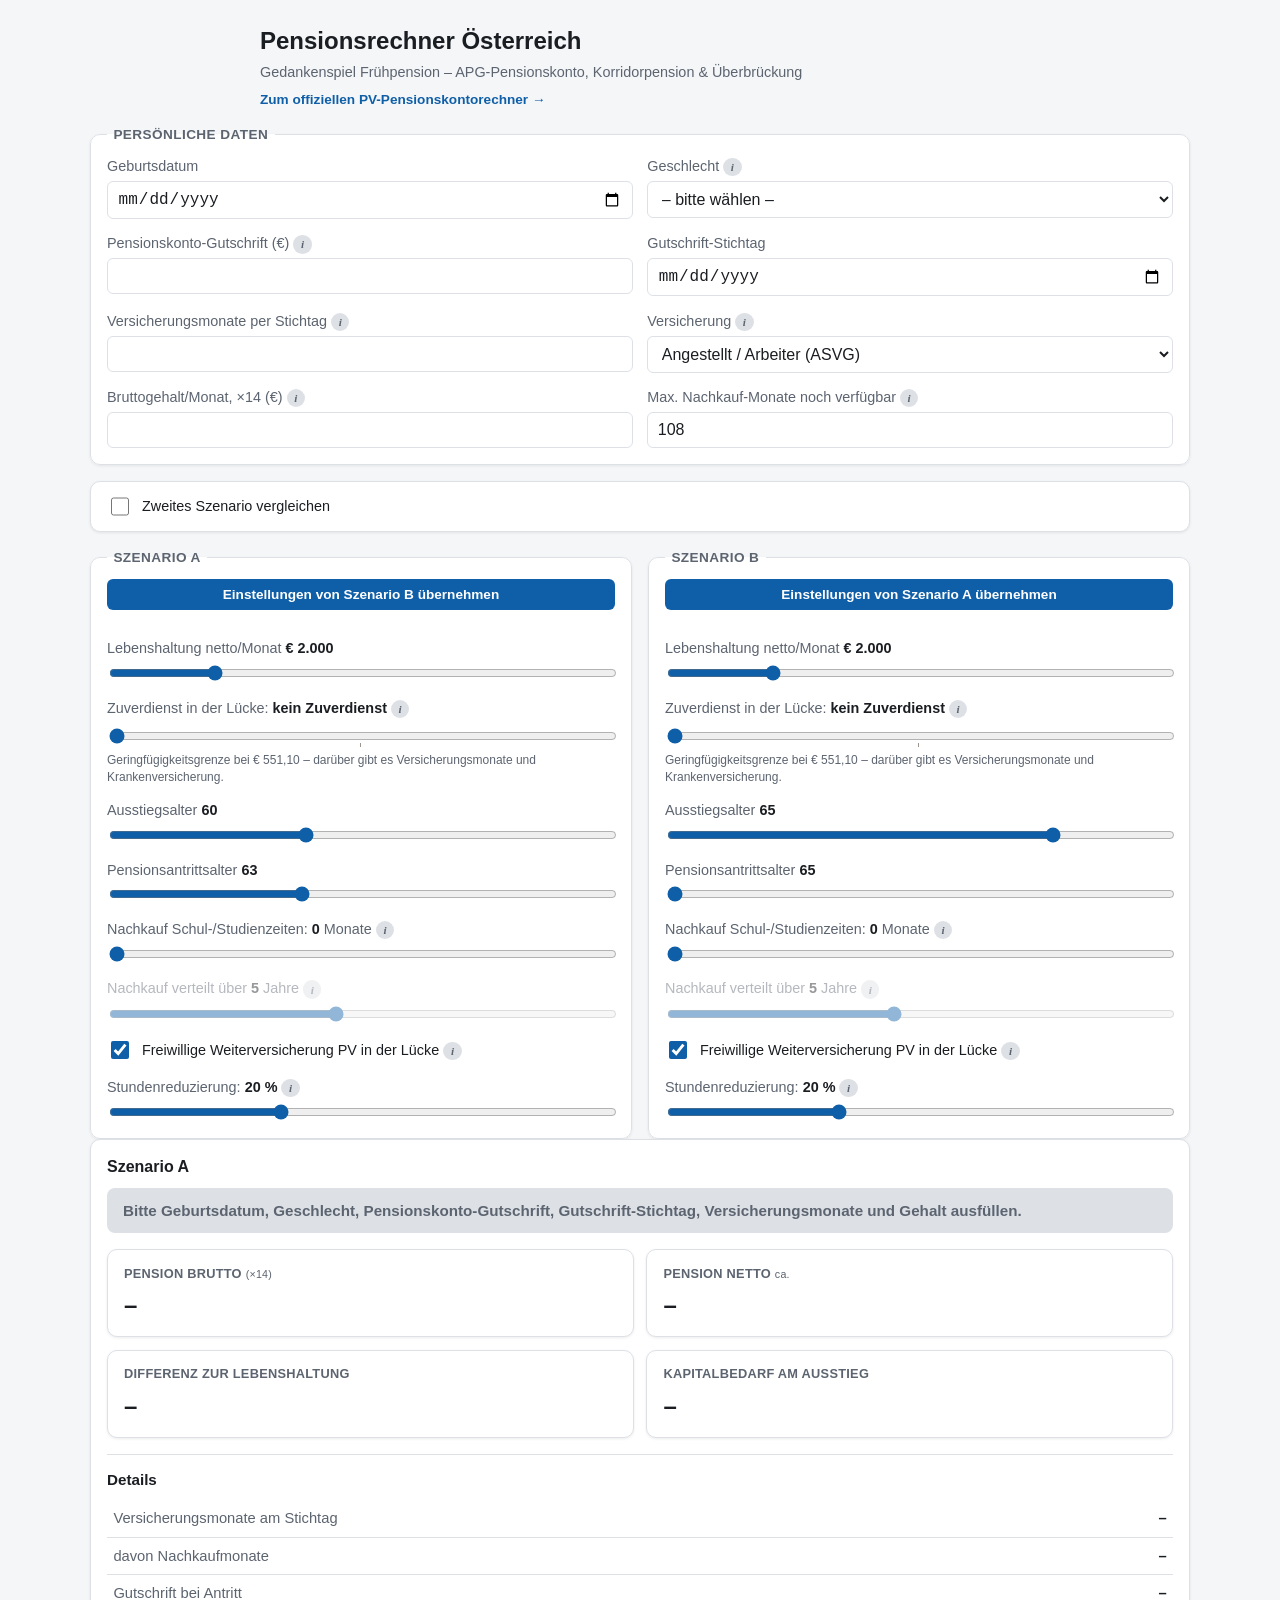
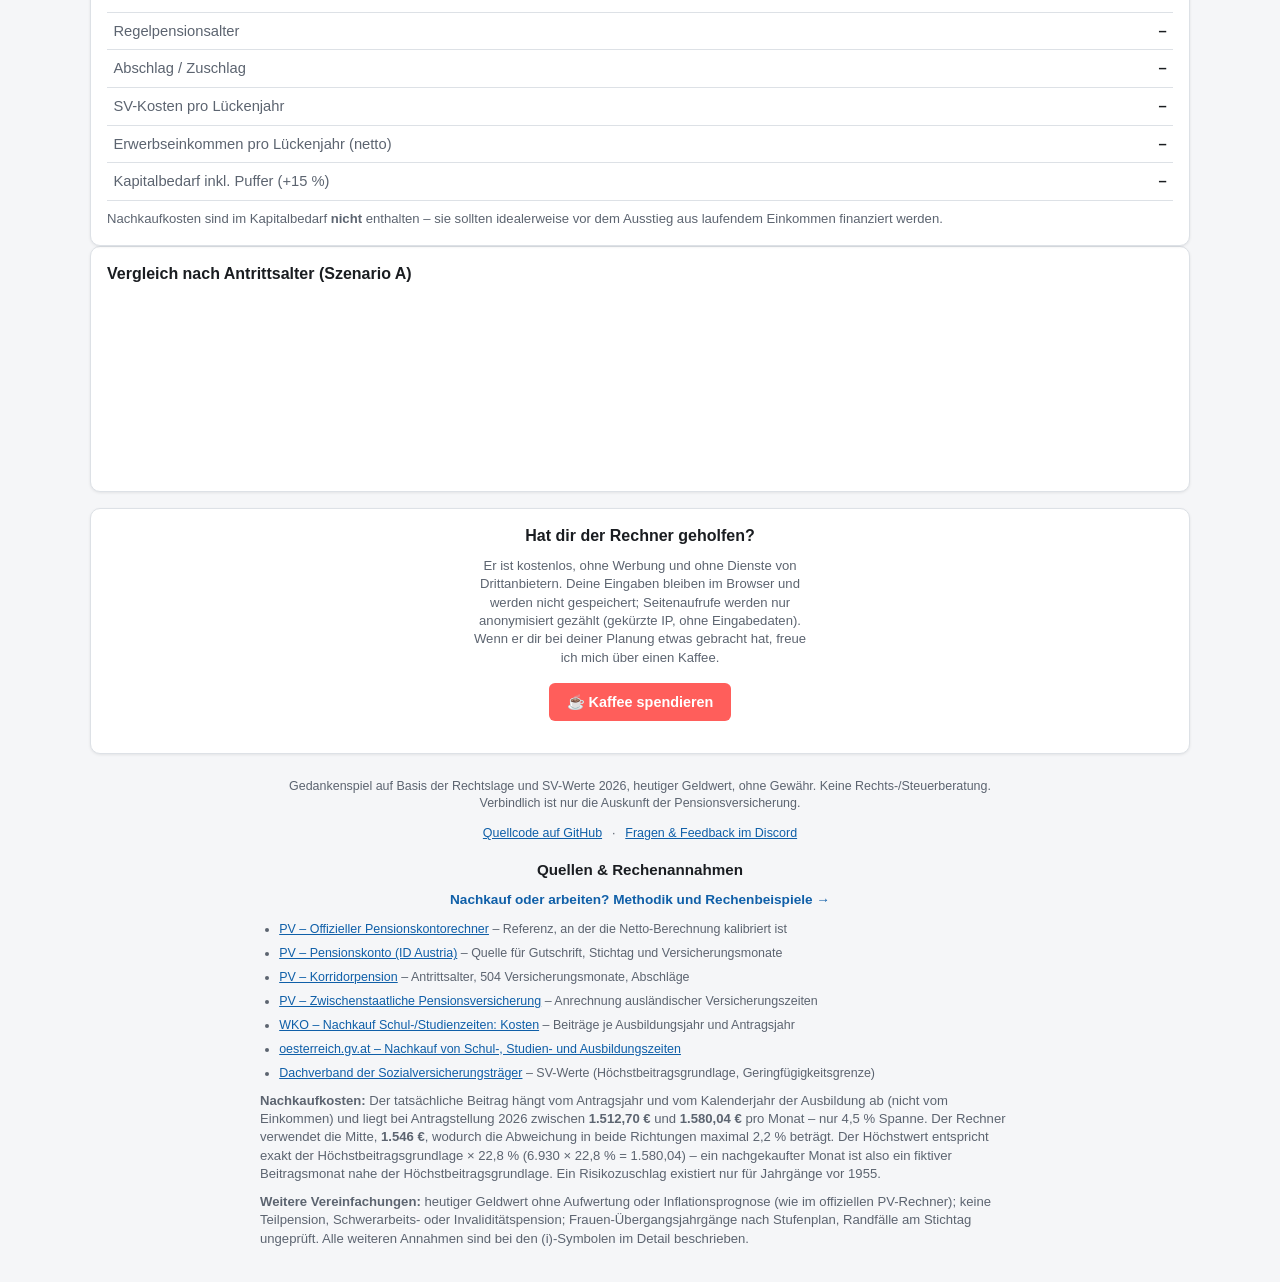
==== commit a7d99c9d: "GSVG-Unterstützung: Rechner deckt jetzt auch Selbständige ab Neuer Umschalter "Versicherung" bei den" ====
--- a/index.html
+++ b/index.html
@@ -14,6 +14,9 @@
 <meta property="og:description" content="Korridorpension, Nachkauf, Überbrückung: zwei Szenarien nebeneinander inklusive Break-even. Werte 2026, heutiger Geldwert. Kostenlos, ohne Anmeldung, ohne Tracking.">
 <meta property="og:url" content="https://pension.oberschmid.homes/">
 <meta name="twitter:card" content="summary">
+<link rel="icon" href="favicon.ico" sizes="any">
+<link rel="icon" href="favicon.svg" type="image/svg+xml">
+<link rel="apple-touch-icon" href="apple-touch-icon.png">
 <link rel="stylesheet" href="style.css">
 </head>
 <body>
@@ -64,7 +67,19 @@
       </label>
 
       <label class="field">
-        <span>Bruttogehalt/Monat, ×14 (€)</span>
+        <span>Versicherung
+          <button type="button" class="info-icon" data-info="versicherungsart" aria-label="Info: ASVG oder GSVG?">i</button>
+        </span>
+        <select id="versicherungsart" required>
+          <option value="asvg">Angestellt / Arbeiter (ASVG)</option>
+          <option value="gsvg">Selbständig (GSVG / SVS)</option>
+        </select>
+      </label>
+
+      <label class="field">
+        <span id="gehaltLabel">Bruttogehalt/Monat, ×14 (€)
+          <button type="button" class="info-icon" data-info="gehalt" aria-label="Info: Welcher Betrag?">i</button>
+        </span>
         <input type="number" id="gehalt" min="0" step="10" required>
       </label>
 
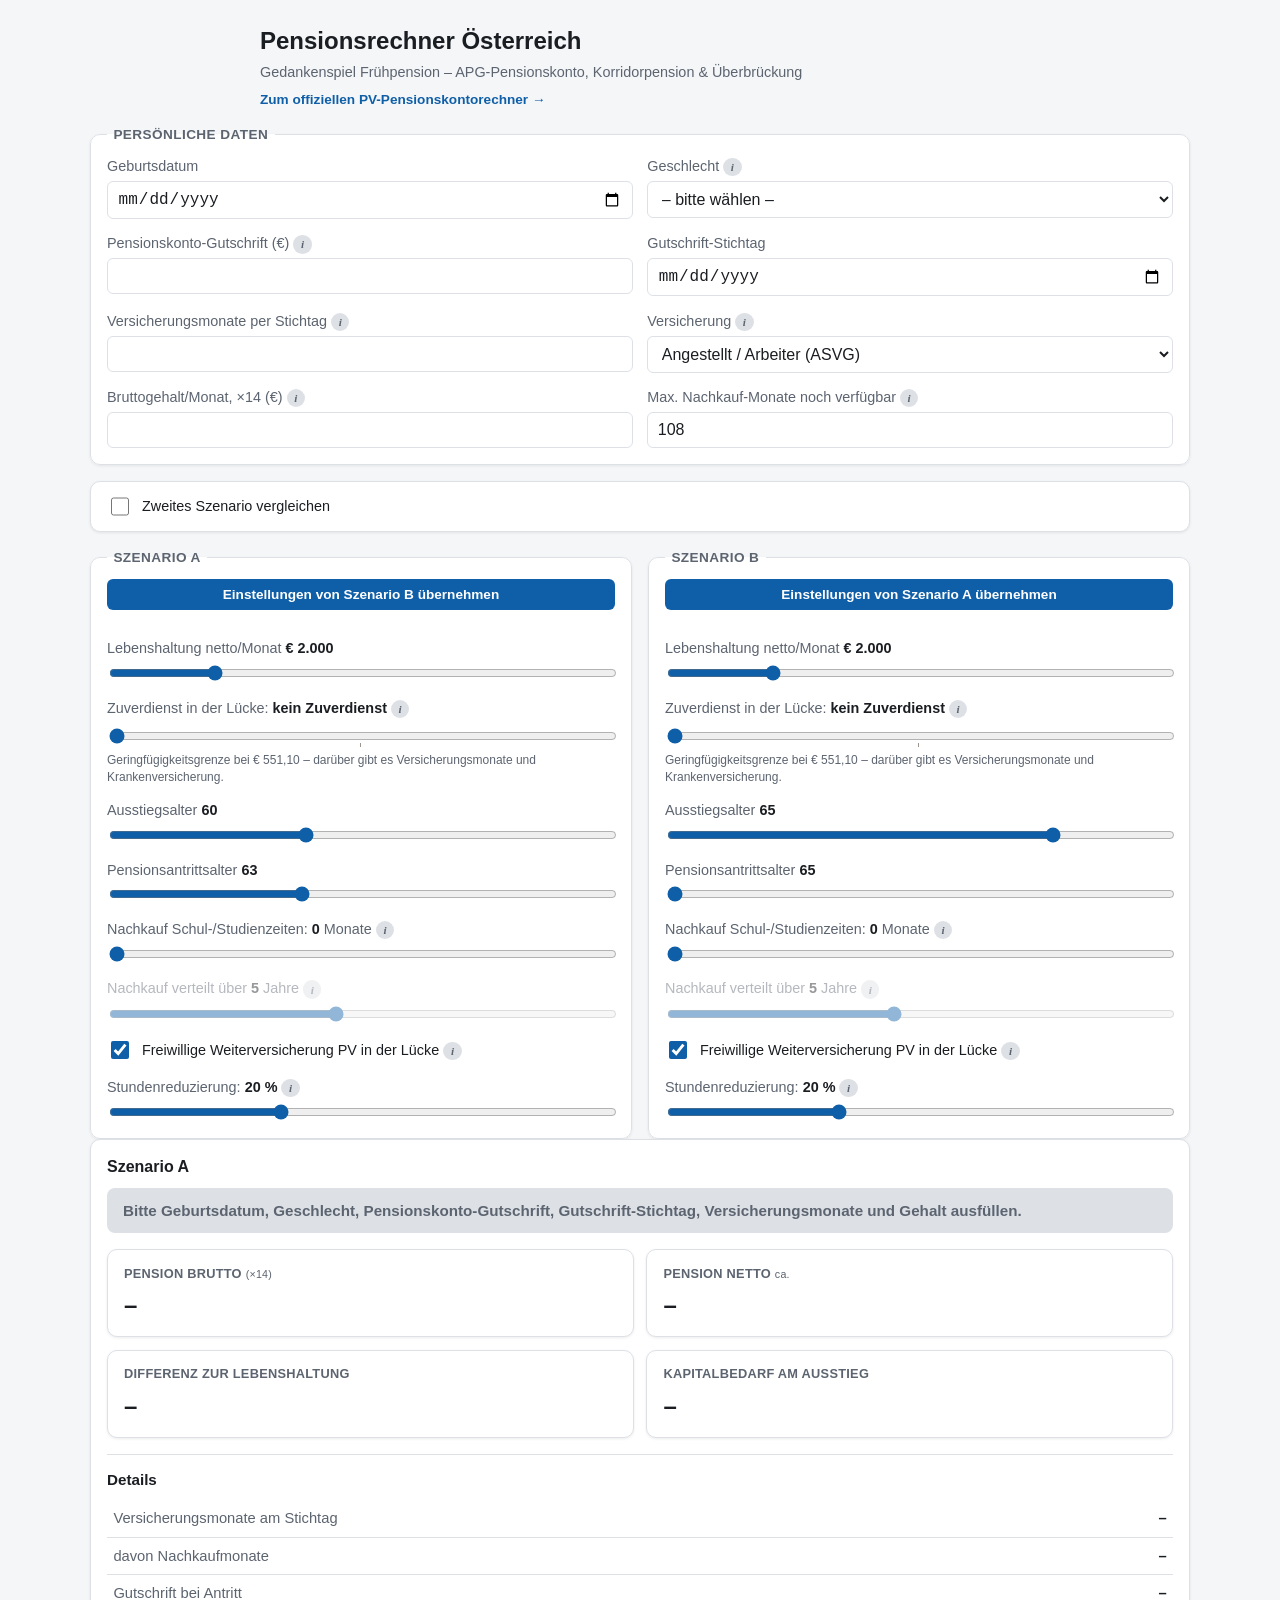
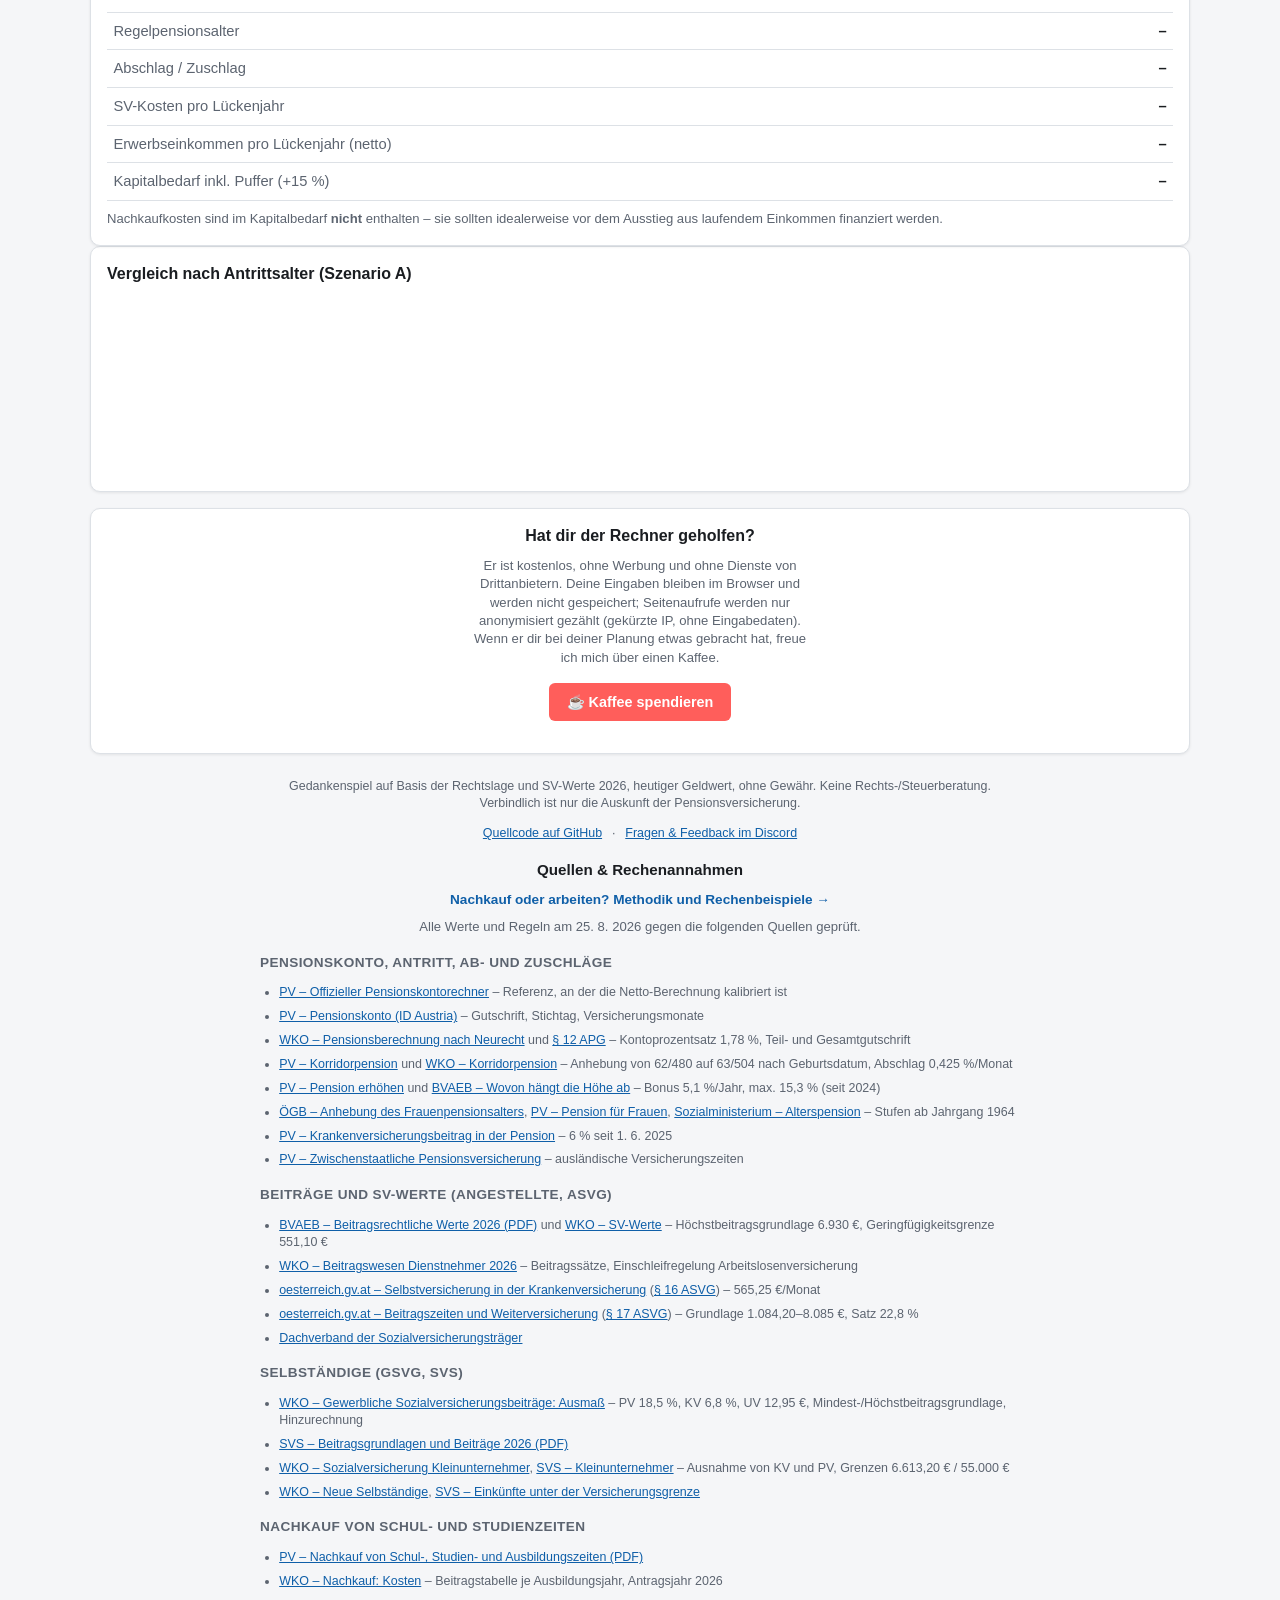
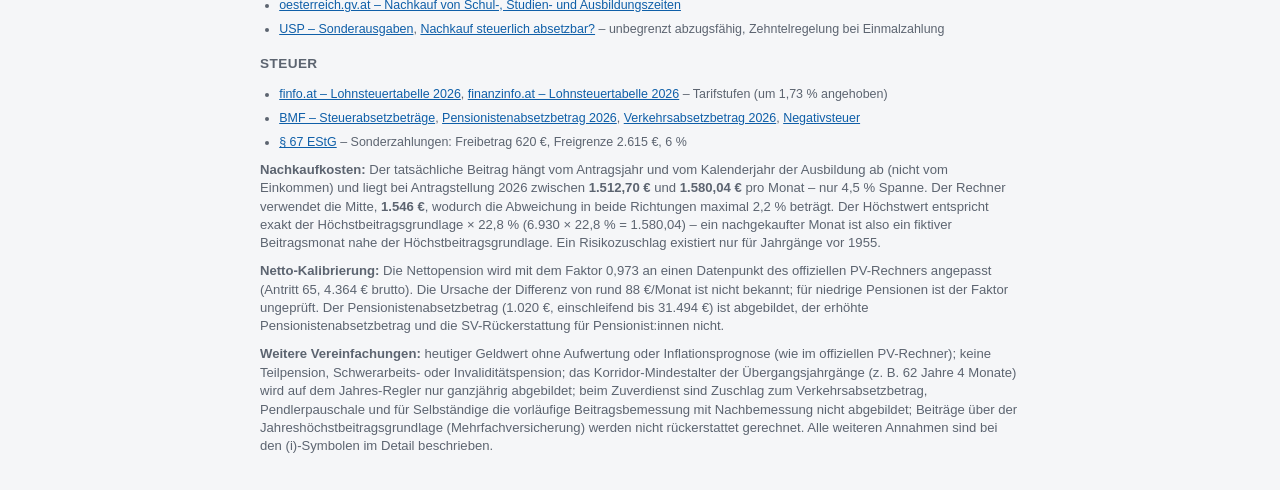
==== commit 21b3be39: "Vollständige Prüfung aller Annahmen: 2 Fehler, 4 Ungenauigkeiten behoben, Quellen ergänzt Alle Konst" ====
--- a/index.html
+++ b/index.html
@@ -149,7 +149,7 @@
         </label>
 
         <label class="field slider-field">
-          <span>Stundenreduzierung: <output id="reduktionProzentOut"></output>
+          <span id="reduktionLabel">Stundenreduzierung: <output id="reduktionProzentOut"></output>
             <button type="button" class="info-icon" data-info="reduktionProzent" aria-label="Info: Wirkung auf die Pension">i</button>
           </span>
           <input type="range" id="reduktionProzent" min="0" max="60" step="5">
@@ -206,7 +206,7 @@
         </label>
 
         <label class="field slider-field">
-          <span>Stundenreduzierung: <output id="reduktionProzentBOut"></output>
+          <span id="reduktionLabelB">Stundenreduzierung: <output id="reduktionProzentBOut"></output>
             <button type="button" class="info-icon" data-info="reduktionProzent" aria-label="Info: Wirkung auf die Pension">i</button>
           </span>
           <input type="range" id="reduktionProzentB" min="0" max="60" step="5">
@@ -455,18 +455,55 @@
     <a href="https://discord.gg/wczc4BJtMf" target="_blank" rel="noopener">Fragen &amp; Feedback im Discord</a>
   </p>
 
-  <section class="quellen">
+  <section class="quellen" id="quellen">
     <h2>Quellen &amp; Rechenannahmen</h2>
     <p class="official-link" style="text-align:center"><a href="methodik.html">Nachkauf oder arbeiten? Methodik und Rechenbeispiele →</a></p>
+    <p class="hint" style="text-align:center">Alle Werte und Regeln am 25.&nbsp;8.&nbsp;2026 gegen die folgenden Quellen geprüft.</p>
+
+    <h3>Pensionskonto, Antritt, Ab- und Zuschläge</h3>
     <ul>
       <li><a href="https://www.neuespensionskonto.at/pensionskontorechner/" target="_blank" rel="noopener">PV – Offizieller Pensionskontorechner</a> – Referenz, an der die Netto-Berechnung kalibriert ist</li>
-      <li><a href="https://www.neuespensionskonto.at/pensionskonto/" target="_blank" rel="noopener">PV – Pensionskonto (ID Austria)</a> – Quelle für Gutschrift, Stichtag und Versicherungsmonate</li>
-      <li><a href="https://www.pv.at/web/pension/pensionsarten/korridorpension" target="_blank" rel="noopener">PV – Korridorpension</a> – Antrittsalter, 504 Versicherungsmonate, Abschläge</li>
-      <li><a href="https://www.pv.at/web/pension/ihr-weg-zur-pension/zwischenstaatliche-pensionsversicherung" target="_blank" rel="noopener">PV – Zwischenstaatliche Pensionsversicherung</a> – Anrechnung ausländischer Versicherungszeiten</li>
-      <li><a href="https://www.wko.at/service/arbeitsrecht-sozialrecht/Nachkauf-von-Schul--und-Studienzeiten--Kosten.html" target="_blank" rel="noopener">WKO – Nachkauf Schul-/Studienzeiten: Kosten</a> – Beiträge je Ausbildungsjahr und Antragsjahr</li>
+      <li><a href="https://www.neuespensionskonto.at/pensionskonto/" target="_blank" rel="noopener">PV – Pensionskonto (ID Austria)</a> – Gutschrift, Stichtag, Versicherungsmonate</li>
+      <li><a href="https://www.wko.at/sozialversicherung/pensionsberechnung-neurecht" target="_blank" rel="noopener">WKO – Pensionsberechnung nach Neurecht</a> und <a href="https://www.jusline.at/gesetz/apg/paragraf/12" target="_blank" rel="noopener">§ 12 APG</a> – Kontoprozentsatz 1,78 %, Teil- und Gesamtgutschrift</li>
+      <li><a href="https://www.pv.at/web/pension/pensionsarten/korridorpension" target="_blank" rel="noopener">PV – Korridorpension</a> und <a href="https://www.wko.at/sozialversicherung/korridorpension" target="_blank" rel="noopener">WKO – Korridorpension</a> – Anhebung von 62/480 auf 63/504 nach Geburtsdatum, Abschlag 0,425 %/Monat</li>
+      <li><a href="https://www.pv.at/web/pension/pension-erhoehen" target="_blank" rel="noopener">PV – Pension erhöhen</a> und <a href="https://www.bvaeb.at/cdscontent/?contentid=10007.842464&amp;portal=bvaebbportal" target="_blank" rel="noopener">BVAEB – Wovon hängt die Höhe ab</a> – Bonus 5,1 %/Jahr, max. 15,3 % (seit 2024)</li>
+      <li><a href="https://www.oegb.at/themen/pensionen/erhoehung_pensionsantrittsalterbeifrauen" target="_blank" rel="noopener">ÖGB – Anhebung des Frauenpensionsalters</a>, <a href="https://www.pv.at/web/pension/pension-fuer-frauen" target="_blank" rel="noopener">PV – Pension für Frauen</a>, <a href="https://www.sozialministerium.gv.at/Themen/Soziales/Sozialversicherung/Pensionsversicherung/Pensionsarten/Alterspension.html" target="_blank" rel="noopener">Sozialministerium – Alterspension</a> – Stufen ab Jahrgang 1964</li>
+      <li><a href="https://www.pv.at/web/ueber-uns-und-karriere/presse/news/krankenversicherungsbeitrag-pension-2025" target="_blank" rel="noopener">PV – Krankenversicherungsbeitrag in der Pension</a> – 6 % seit 1.&nbsp;6.&nbsp;2025</li>
+      <li><a href="https://www.pv.at/web/pension/ihr-weg-zur-pension/zwischenstaatliche-pensionsversicherung" target="_blank" rel="noopener">PV – Zwischenstaatliche Pensionsversicherung</a> – ausländische Versicherungszeiten</li>
+    </ul>
+
+    <h3>Beiträge und SV-Werte (Angestellte, ASVG)</h3>
+    <ul>
+      <li><a href="https://www.bvaeb.at/cdscontent/load?contentid=10008.800982&amp;version=1766151381" target="_blank" rel="noopener">BVAEB – Beitragsrechtliche Werte 2026 (PDF)</a> und <a href="https://www.wko.at/sozialversicherung/sv-werte" target="_blank" rel="noopener">WKO – SV-Werte</a> – Höchstbeitragsgrundlage 6.930 €, Geringfügigkeitsgrenze 551,10 €</li>
+      <li><a href="https://www.wko.at/entlohnung/beitragswesen-dienstnehmer-2026" target="_blank" rel="noopener">WKO – Beitragswesen Dienstnehmer 2026</a> – Beitragssätze, Einschleifregelung Arbeitslosenversicherung</li>
+      <li><a href="https://www.oesterreich.gv.at/de/themen/gesundheit/selbstversicherung_in_der_krankenversicherung" target="_blank" rel="noopener">oesterreich.gv.at – Selbstversicherung in der Krankenversicherung</a> (<a href="https://www.jusline.at/gesetz/asvg/paragraf/16" target="_blank" rel="noopener">§ 16 ASVG</a>) – 565,25 €/Monat</li>
+      <li><a href="https://www.oesterreich.gv.at/de/themen/arbeit_beruf_und_pension/pension/1/1/Seite.270103" target="_blank" rel="noopener">oesterreich.gv.at – Beitragszeiten und Weiterversicherung</a> (<a href="https://www.jusline.at/gesetz/asvg/paragraf/17" target="_blank" rel="noopener">§ 17 ASVG</a>) – Grundlage 1.084,20–8.085 €, Satz 22,8 %</li>
+      <li><a href="https://www.sozialversicherung.at" target="_blank" rel="noopener">Dachverband der Sozialversicherungsträger</a></li>
+    </ul>
+
+    <h3>Selbständige (GSVG, SVS)</h3>
+    <ul>
+      <li><a href="https://www.wko.at/sozialversicherung/gewerbliche-sozialversicherungsbeitraege-ausmass" target="_blank" rel="noopener">WKO – Gewerbliche Sozialversicherungsbeiträge: Ausmaß</a> – PV 18,5 %, KV 6,8 %, UV 12,95 €, Mindest-/Höchstbeitragsgrundlage, Hinzurechnung</li>
+      <li><a href="https://www.svs.at/cdscontent/load?contentid=10008.763406&amp;version=1672393252" target="_blank" rel="noopener">SVS – Beitragsgrundlagen und Beiträge 2026 (PDF)</a></li>
+      <li><a href="https://www.wko.at/sozialversicherung/sozialversicherung-kleinunternehmer" target="_blank" rel="noopener">WKO – Sozialversicherung Kleinunternehmer</a>, <a href="https://www.svs.at/cdscontent/?contentid=10007.846813&amp;portal=svsportal" target="_blank" rel="noopener">SVS – Kleinunternehmer</a> – Ausnahme von KV und PV, Grenzen 6.613,20 € / 55.000 €</li>
+      <li><a href="https://www.wko.at/sozialversicherung/neue-selbstaendige" target="_blank" rel="noopener">WKO – Neue Selbständige</a>, <a href="https://www.svs.at/cdscontent/?contentid=10007.816855&amp;portal=svsportal" target="_blank" rel="noopener">SVS – Einkünfte unter der Versicherungsgrenze</a></li>
+    </ul>
+
+    <h3>Nachkauf von Schul- und Studienzeiten</h3>
+    <ul>
+      <li><a href="https://www.pv.at/cdscontent/load?contentid=10008.776967&amp;version=1740547905" target="_blank" rel="noopener">PV – Nachkauf von Schul-, Studien- und Ausbildungszeiten (PDF)</a></li>
+      <li><a href="https://www.wko.at/service/arbeitsrecht-sozialrecht/Nachkauf-von-Schul--und-Studienzeiten--Kosten.html" target="_blank" rel="noopener">WKO – Nachkauf: Kosten</a> – Beitragstabelle je Ausbildungsjahr, Antragsjahr 2026</li>
       <li><a href="https://www.oesterreich.gv.at/de/themen/arbeit_beruf_und_pension/pension/Seite.270214" target="_blank" rel="noopener">oesterreich.gv.at – Nachkauf von Schul-, Studien- und Ausbildungszeiten</a></li>
-      <li><a href="https://www.sozialversicherung.at" target="_blank" rel="noopener">Dachverband der Sozialversicherungsträger</a> – SV-Werte (Höchstbeitragsgrundlage, Geringfügigkeitsgrenze)</li>
+      <li><a href="https://www.usp.gv.at/themen/steuern-finanzen/einkommensteuer-ueberblick/weitere-informationen-est/sonderausgaben-und-aussergewoehnliche-belastungen.html" target="_blank" rel="noopener">USP – Sonderausgaben</a>, <a href="https://webservices.arching.at/bund/we/WE-792.htm" target="_blank" rel="noopener">Nachkauf steuerlich absetzbar?</a> – unbegrenzt abzugsfähig, Zehntelregelung bei Einmalzahlung</li>
     </ul>
+
+    <h3>Steuer</h3>
+    <ul>
+      <li><a href="https://www.finfo.at/steuern/lohnsteuertabelle/" target="_blank" rel="noopener">finfo.at – Lohnsteuertabelle 2026</a>, <a href="https://finanzinfo.at/steuern/lohnsteuertabelle/" target="_blank" rel="noopener">finanzinfo.at – Lohnsteuertabelle 2026</a> – Tarifstufen (um 1,73 % angehoben)</li>
+      <li><a href="https://www.bmf.gv.at/themen/steuern/arbeitnehmerveranlagung/steuertarif-steuerabsetzbetraege/uebersicht-steuerabsetzbetraege.html" target="_blank" rel="noopener">BMF – Steuerabsetzbeträge</a>, <a href="https://www.finanz.at/steuern/pensionistenabsetzbetrag/" target="_blank" rel="noopener">Pensionistenabsetzbetrag 2026</a>, <a href="https://www.finanz.at/steuern/verkehrsabsetzbetrag/" target="_blank" rel="noopener">Verkehrsabsetzbetrag 2026</a>, <a href="https://www.oesterreich.gv.at/de/lexicon/N/Seite.991530" target="_blank" rel="noopener">Negativsteuer</a></li>
+      <li><a href="https://www.jusline.at/gesetz/estg/paragraf/67" target="_blank" rel="noopener">§ 67 EStG</a> – Sonderzahlungen: Freibetrag 620 €, Freigrenze 2.615 €, 6 %</li>
+    </ul>
+
     <p class="hint"><strong>Nachkaufkosten:</strong> Der tatsächliche Beitrag hängt vom Antragsjahr und vom
       Kalenderjahr der Ausbildung ab (nicht vom Einkommen) und liegt bei Antragstellung 2026 zwischen
       <strong>1.512,70 €</strong> und <strong>1.580,04 €</strong> pro Monat – nur 4,5 % Spanne. Der Rechner
@@ -474,10 +511,18 @@
       beträgt. Der Höchstwert entspricht exakt der Höchstbeitragsgrundlage × 22,8 % (6.930 × 22,8 % = 1.580,04) –
       ein nachgekaufter Monat ist also ein fiktiver Beitragsmonat nahe der Höchstbeitragsgrundlage. Ein
       Risikozuschlag existiert nur für Jahrgänge vor 1955.</p>
+    <p class="hint"><strong>Netto-Kalibrierung:</strong> Die Nettopension wird mit dem Faktor 0,973 an einen
+      Datenpunkt des offiziellen PV-Rechners angepasst (Antritt 65, 4.364 € brutto). Die Ursache der Differenz
+      von rund 88 €/Monat ist nicht bekannt; für niedrige Pensionen ist der Faktor ungeprüft. Der
+      Pensionistenabsetzbetrag (1.020 €, einschleifend bis 31.494 €) ist abgebildet, der erhöhte
+      Pensionistenabsetzbetrag und die SV-Rückerstattung für Pensionist:innen nicht.</p>
     <p class="hint"><strong>Weitere Vereinfachungen:</strong> heutiger Geldwert ohne Aufwertung oder
       Inflationsprognose (wie im offiziellen PV-Rechner); keine Teilpension, Schwerarbeits- oder
-      Invaliditätspension; Frauen-Übergangsjahrgänge nach Stufenplan, Randfälle am Stichtag ungeprüft. Alle
-      weiteren Annahmen sind bei den (i)-Symbolen im Detail beschrieben.</p>
+      Invaliditätspension; das Korridor-Mindestalter der Übergangsjahrgänge (z.&nbsp;B. 62 Jahre 4 Monate) wird
+      auf dem Jahres-Regler nur ganzjährig abgebildet; beim Zuverdienst sind Zuschlag zum Verkehrsabsetzbetrag,
+      Pendlerpauschale und für Selbständige die vorläufige Beitragsbemessung mit Nachbemessung nicht abgebildet;
+      Beiträge über der Jahreshöchstbeitragsgrundlage (Mehrfachversicherung) werden nicht rückerstattet
+      gerechnet. Alle weiteren Annahmen sind bei den (i)-Symbolen im Detail beschrieben.</p>
   </section>
 </footer>
 
--- a/style.css
+++ b/style.css
@@ -591,3 +591,11 @@
   margin: 0 0.4rem;
   color: var(--text-muted);
 }
+
+.quellen h3 {
+  font-size: 0.85rem;
+  color: var(--text-muted);
+  text-transform: uppercase;
+  letter-spacing: 0.03em;
+  margin: 1rem 0 0.3rem;
+}
